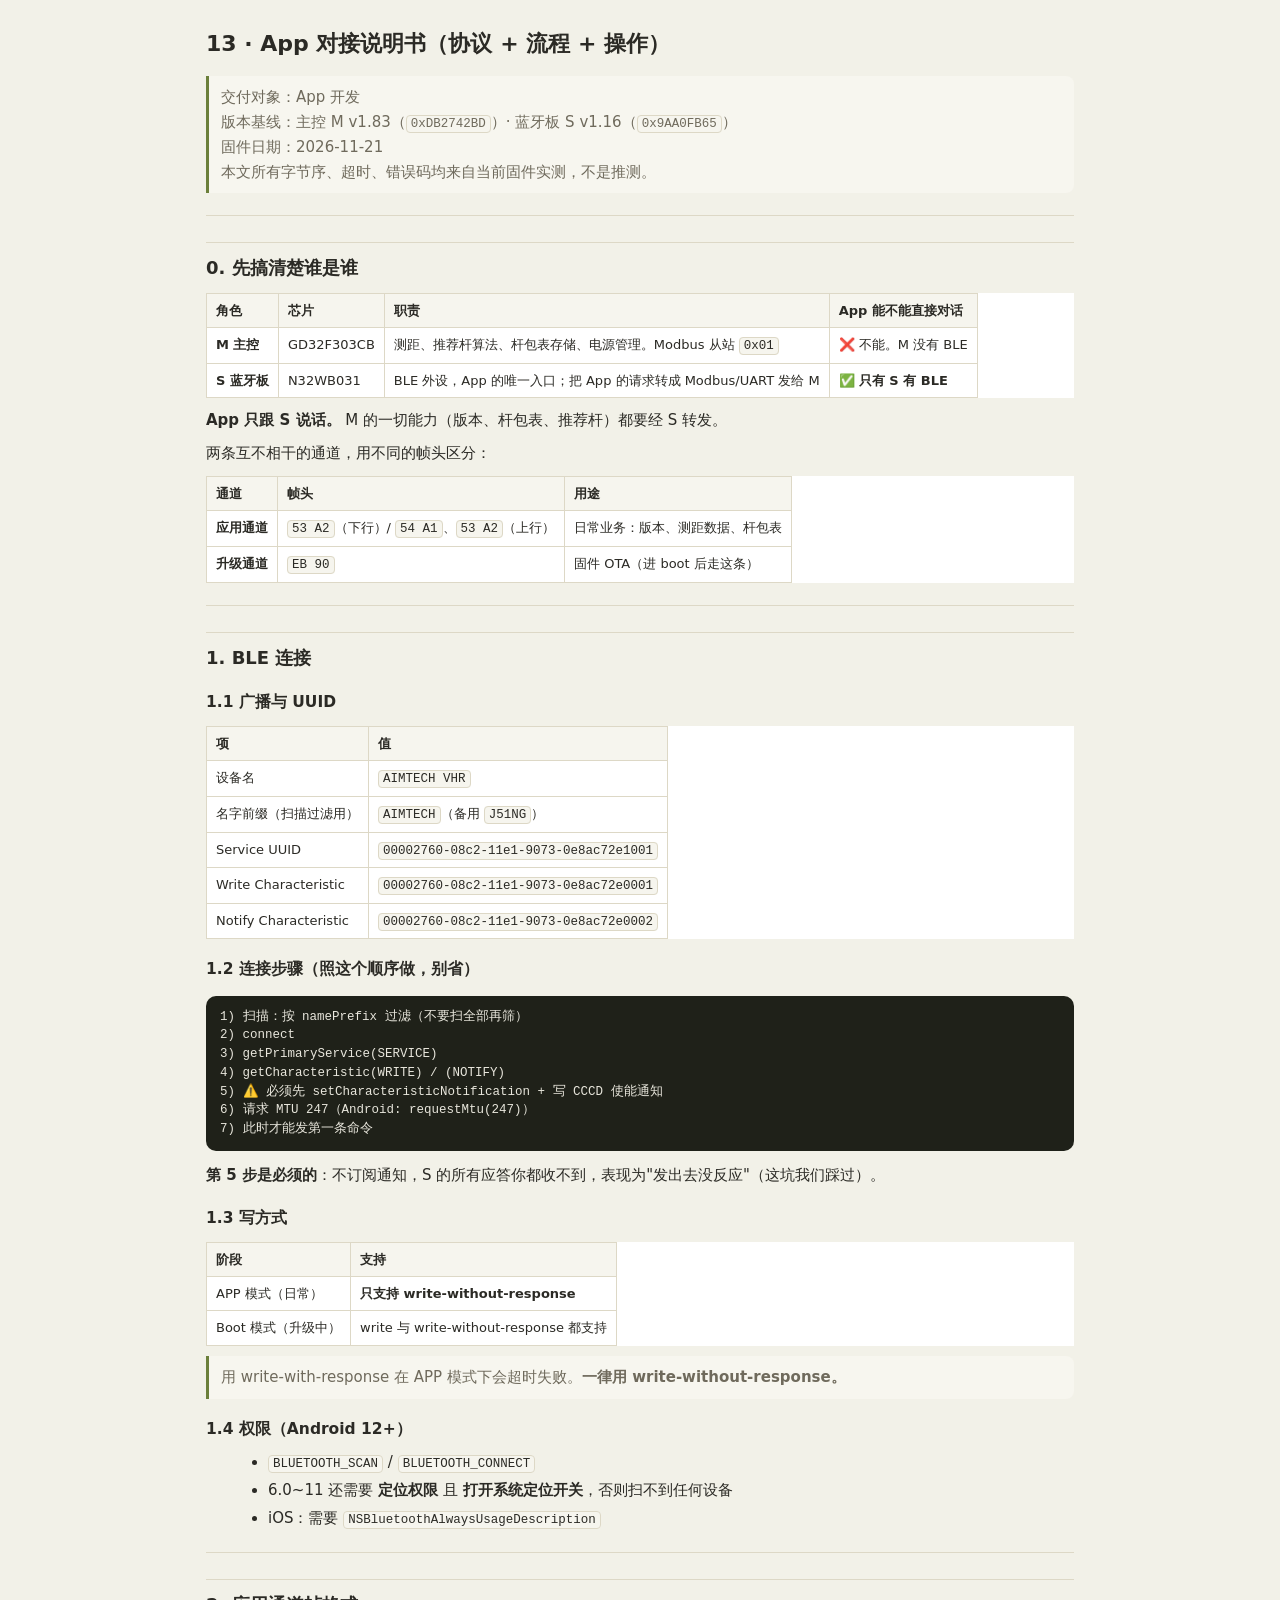
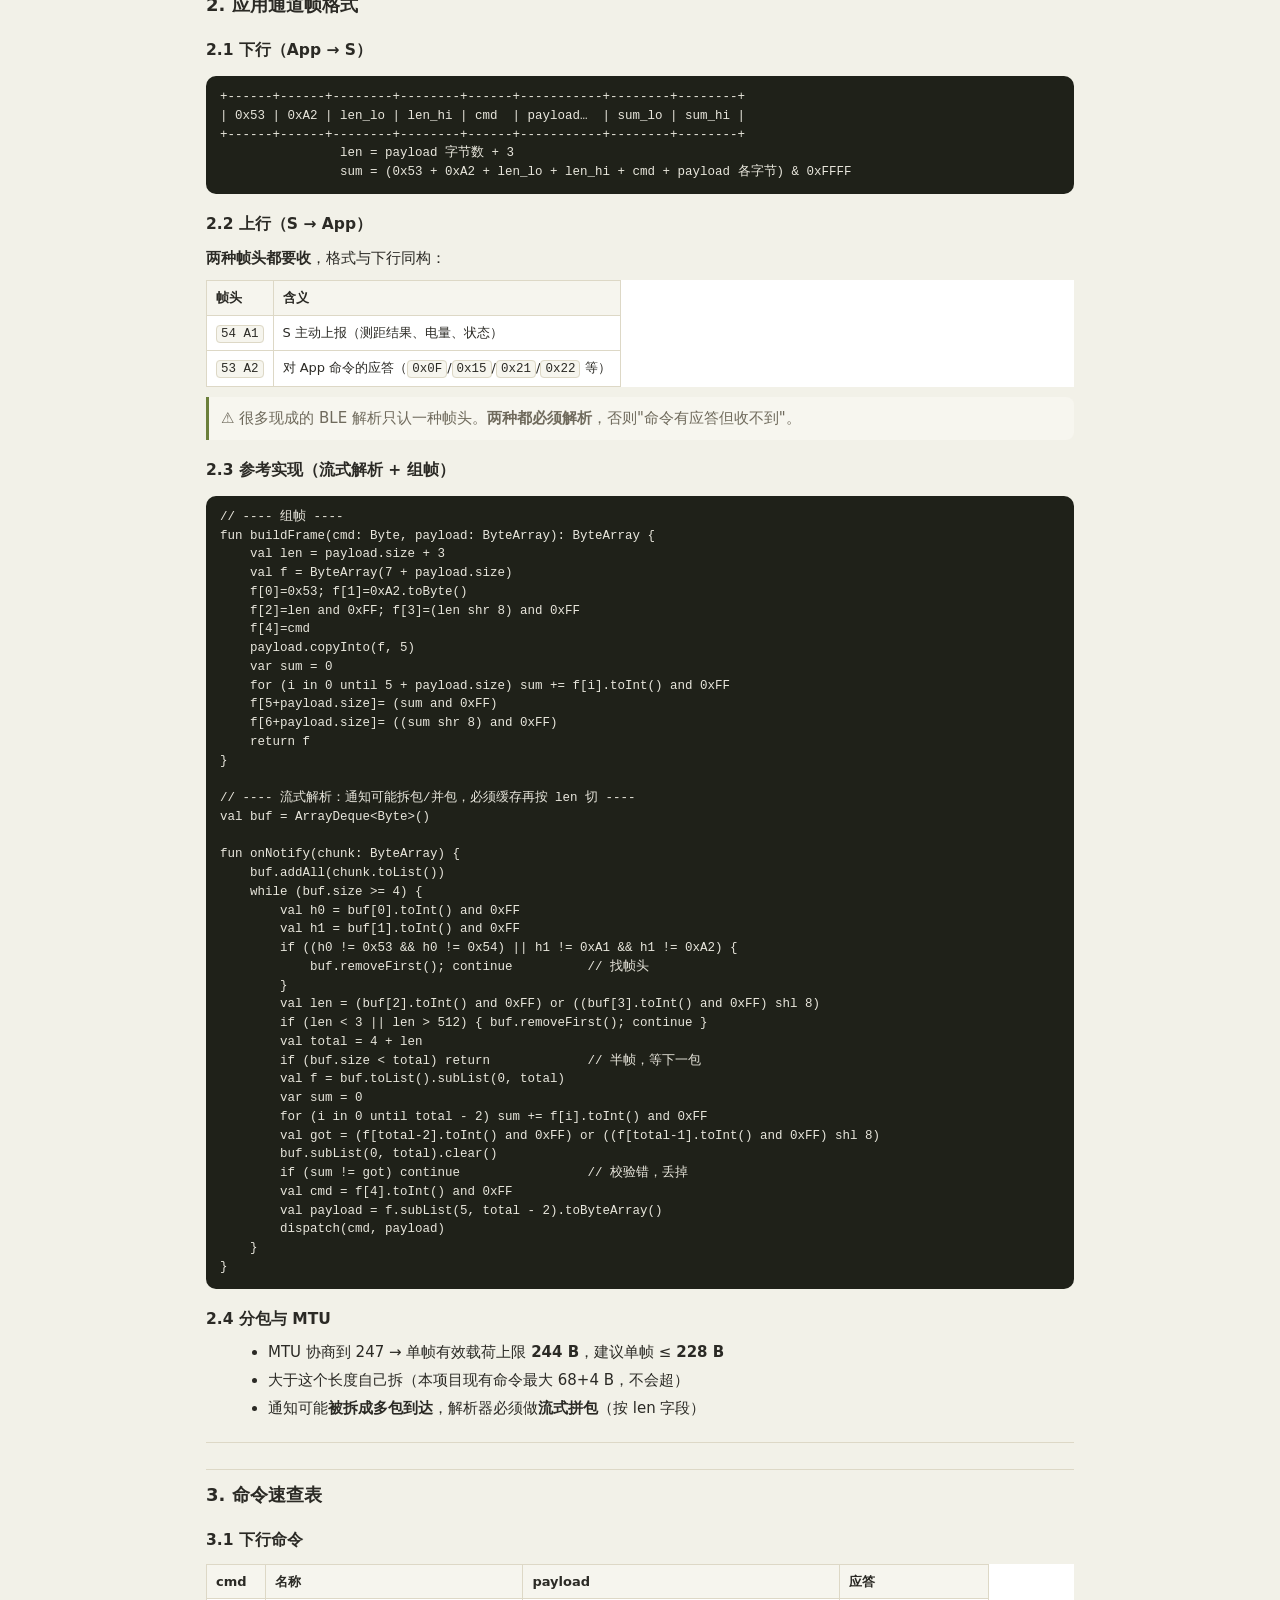
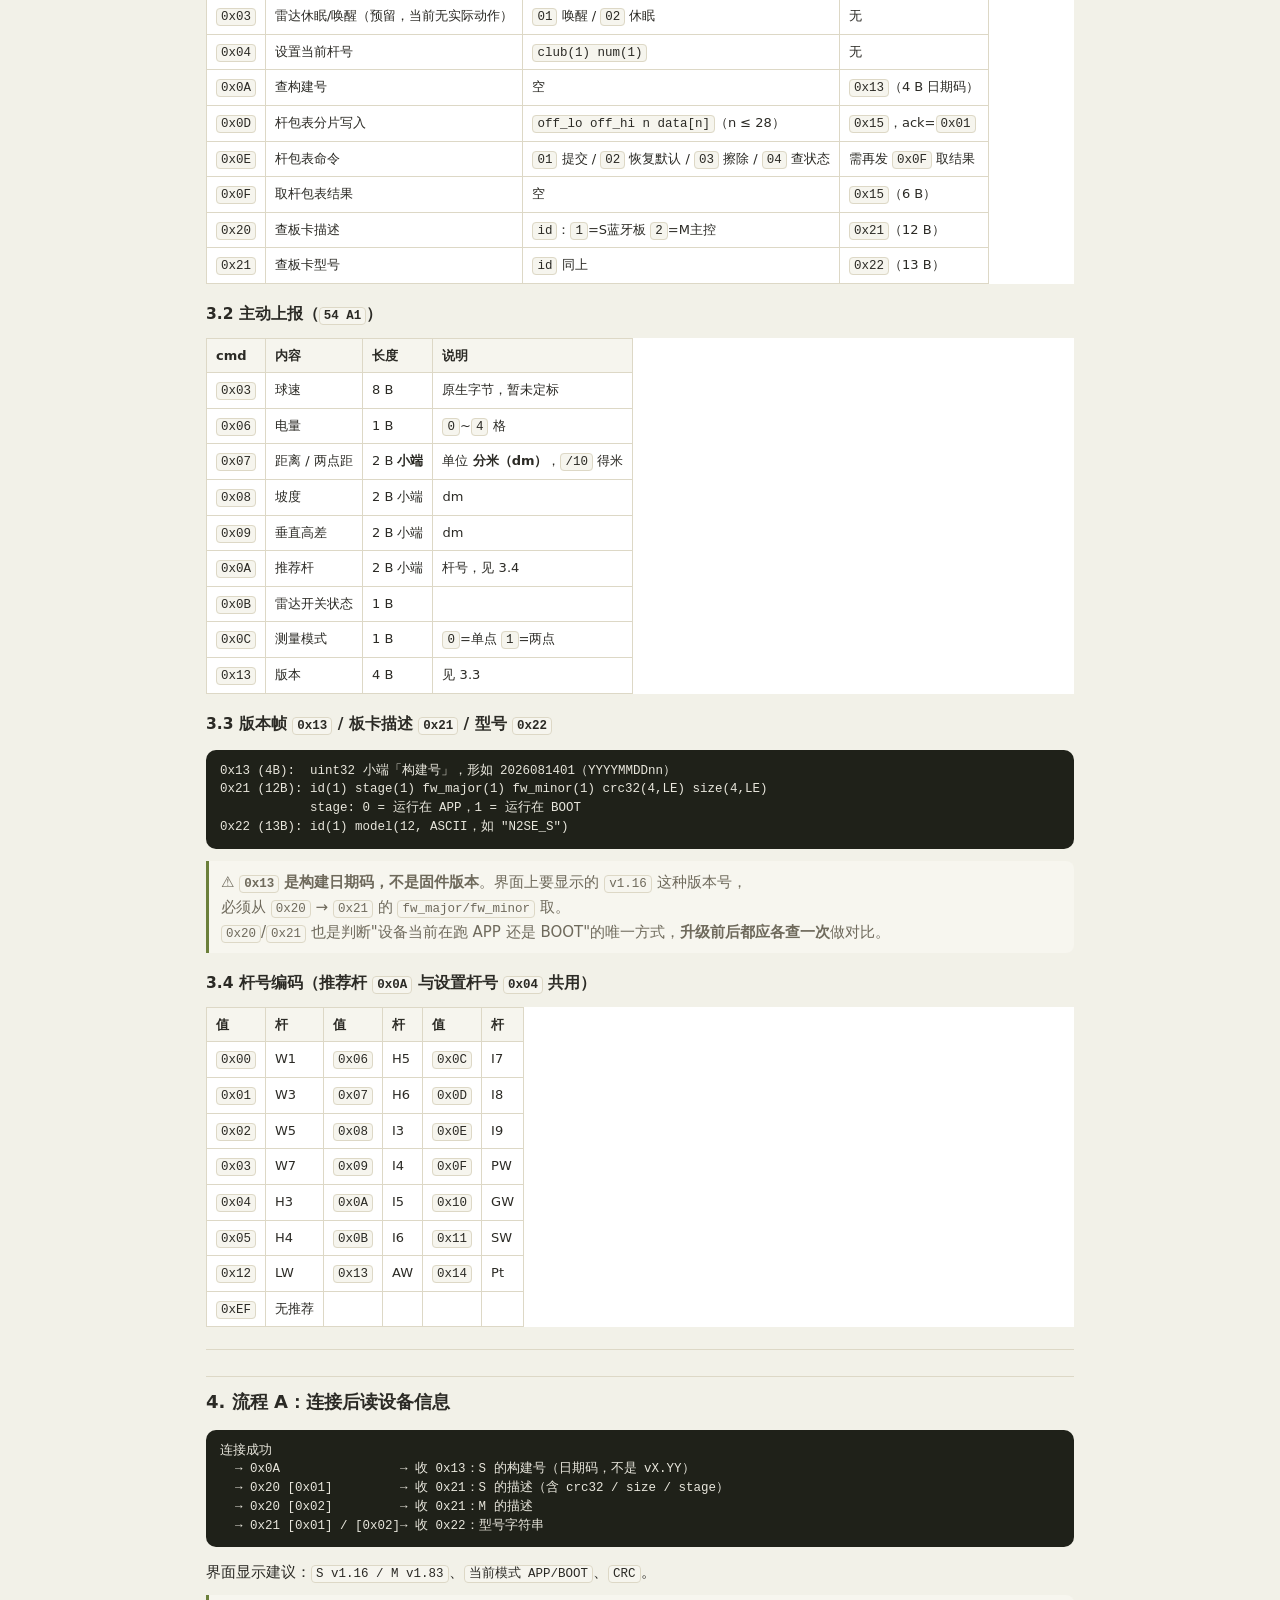
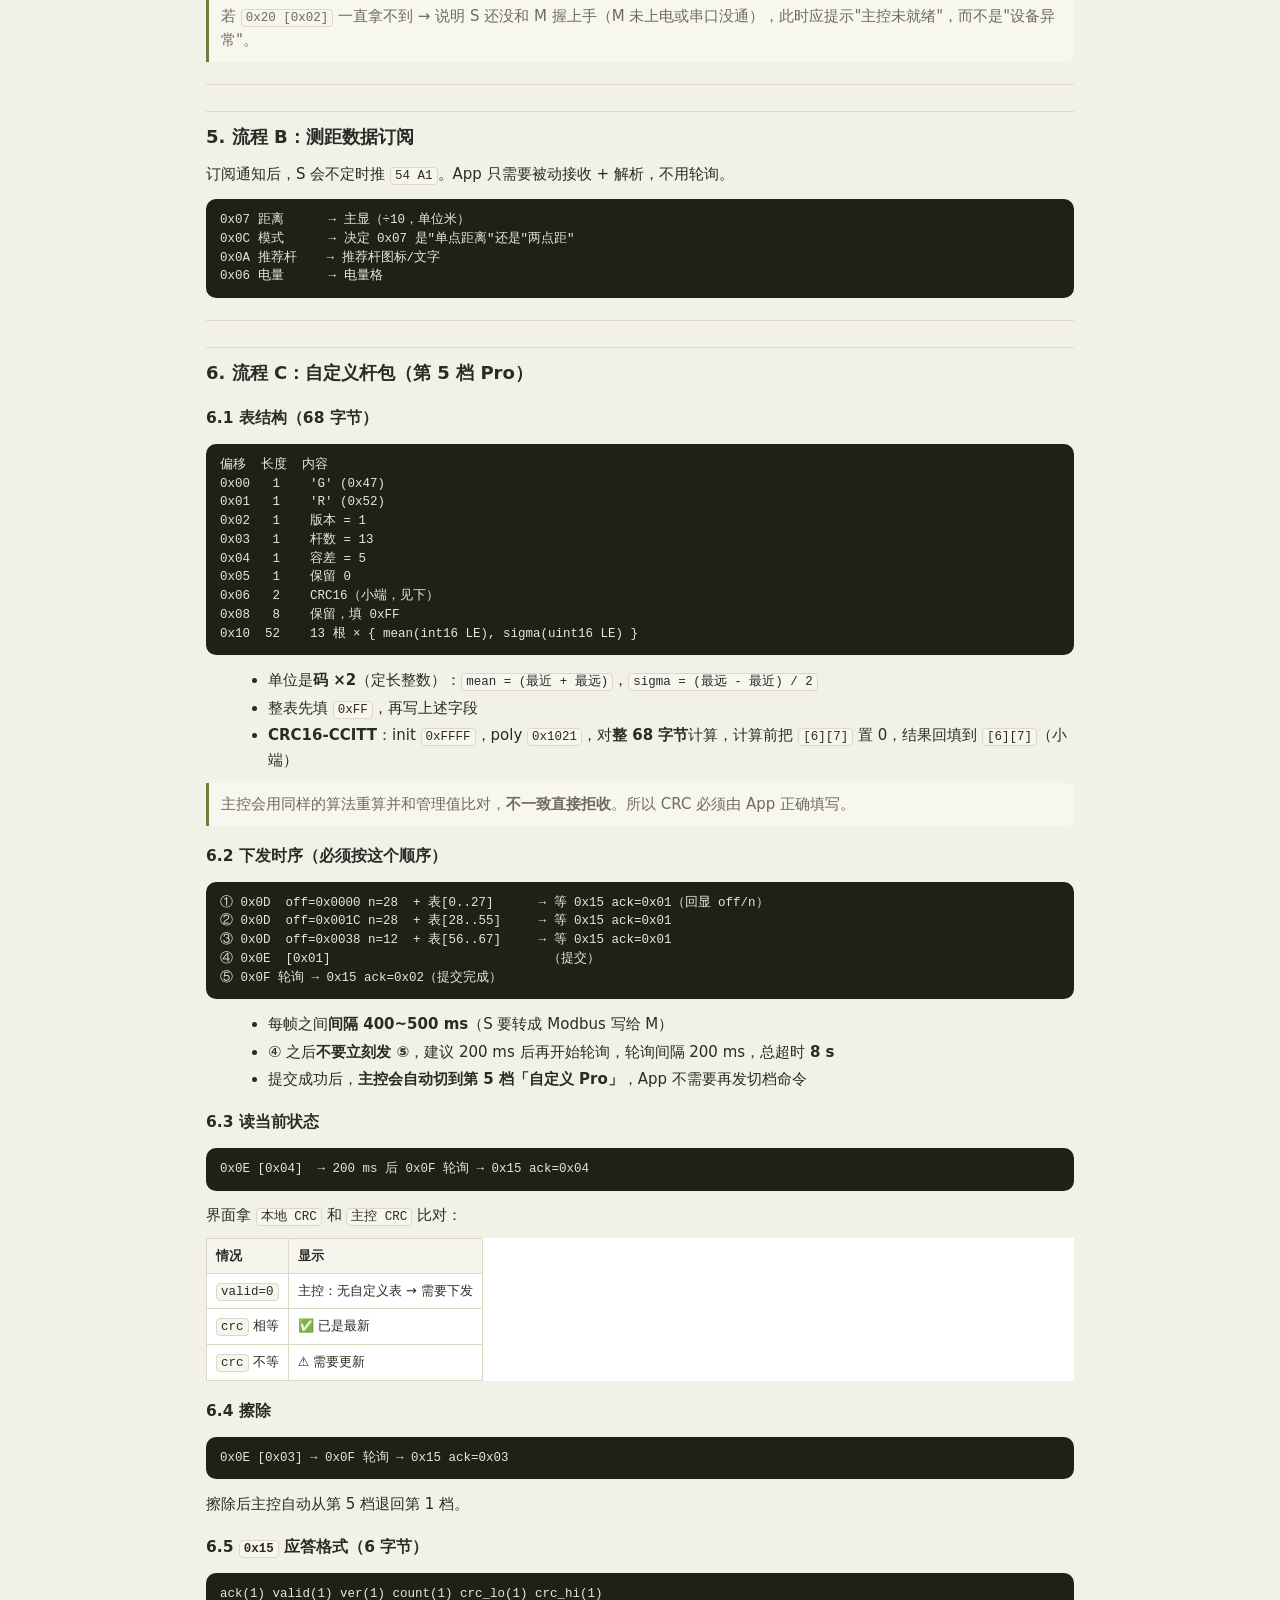
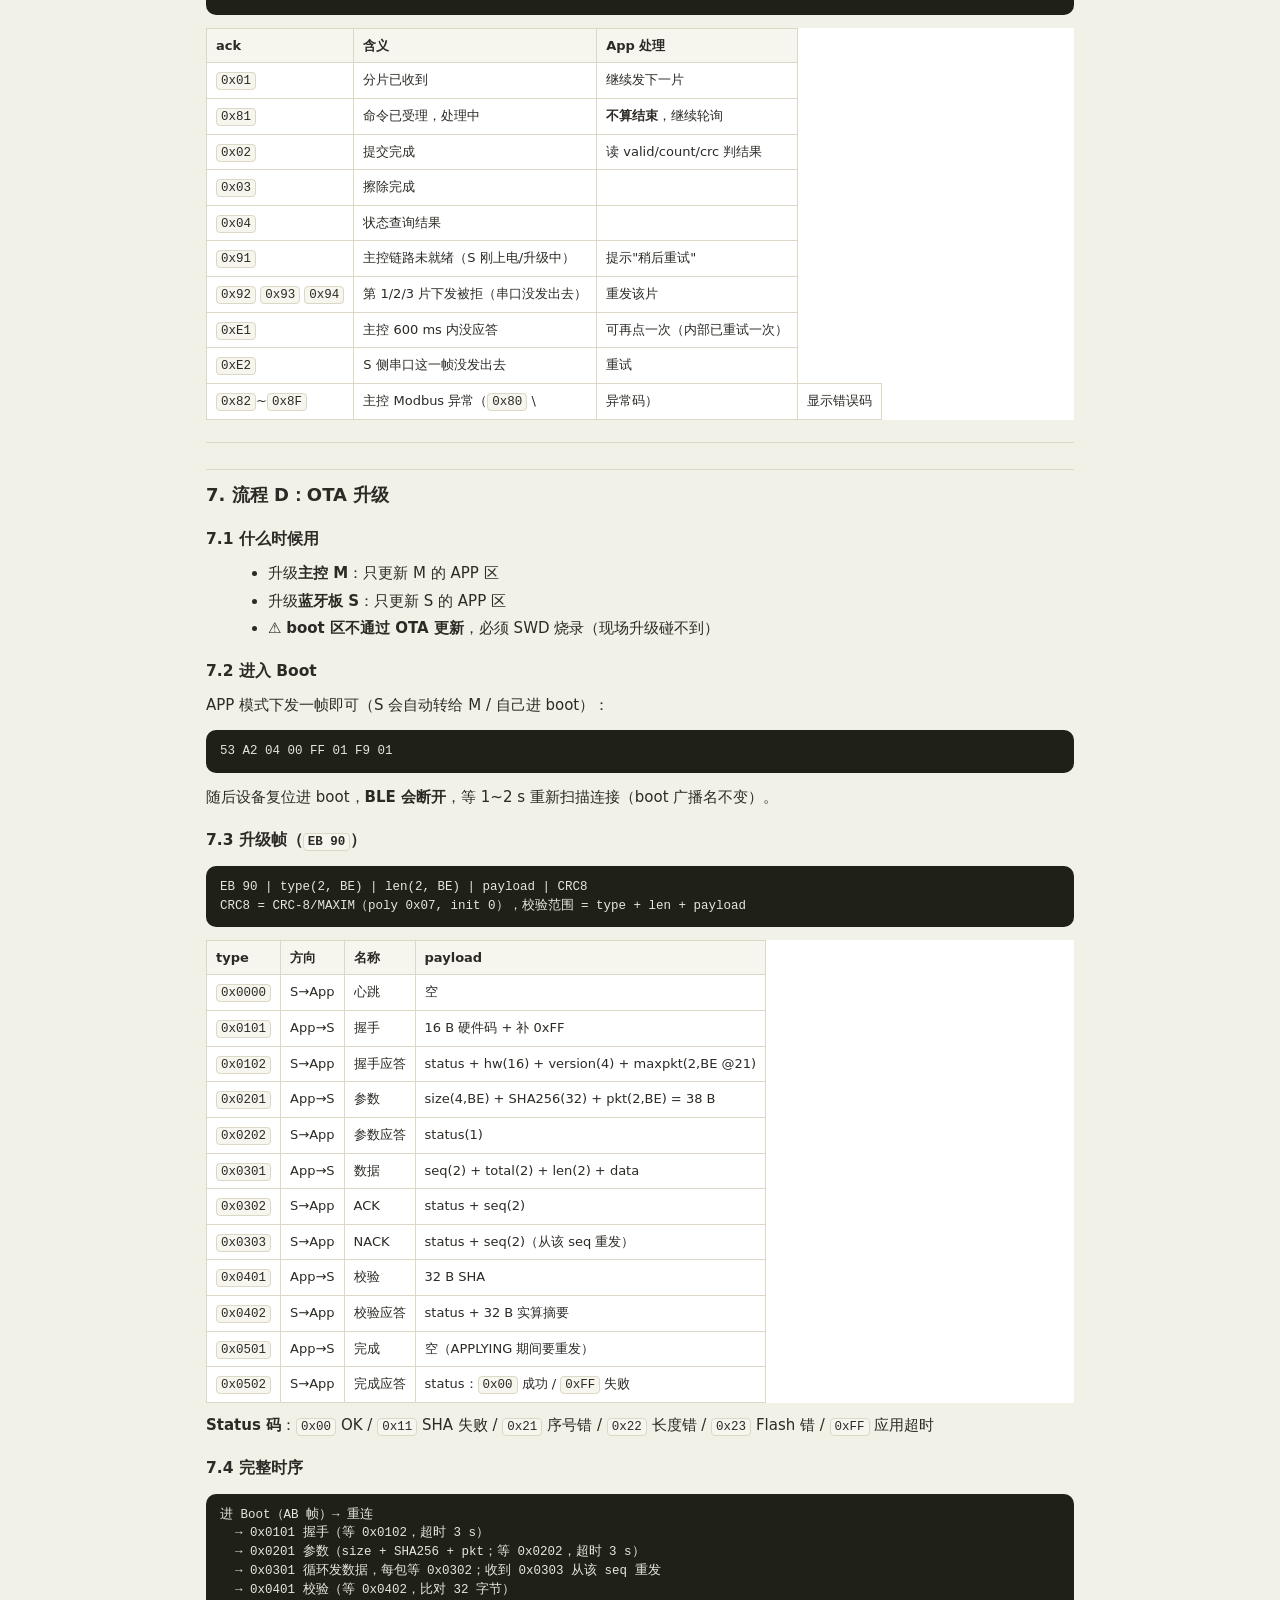
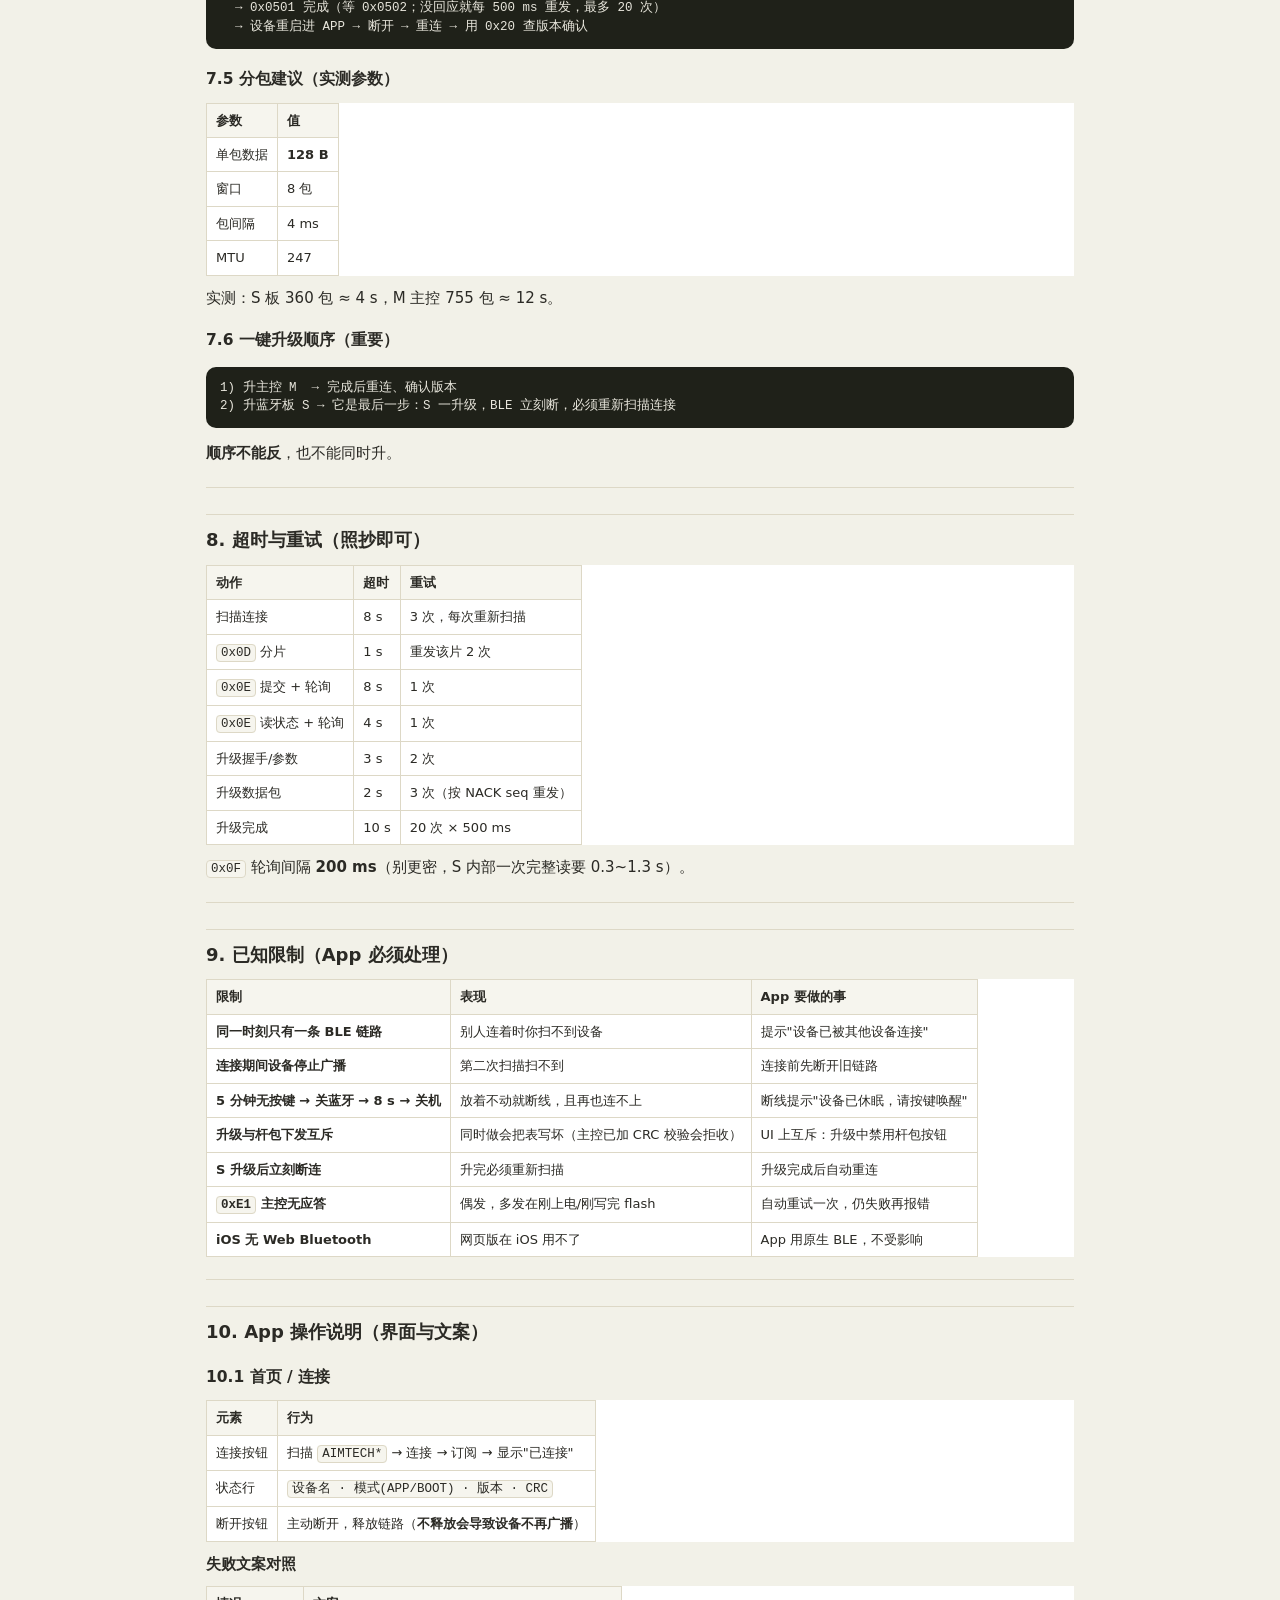
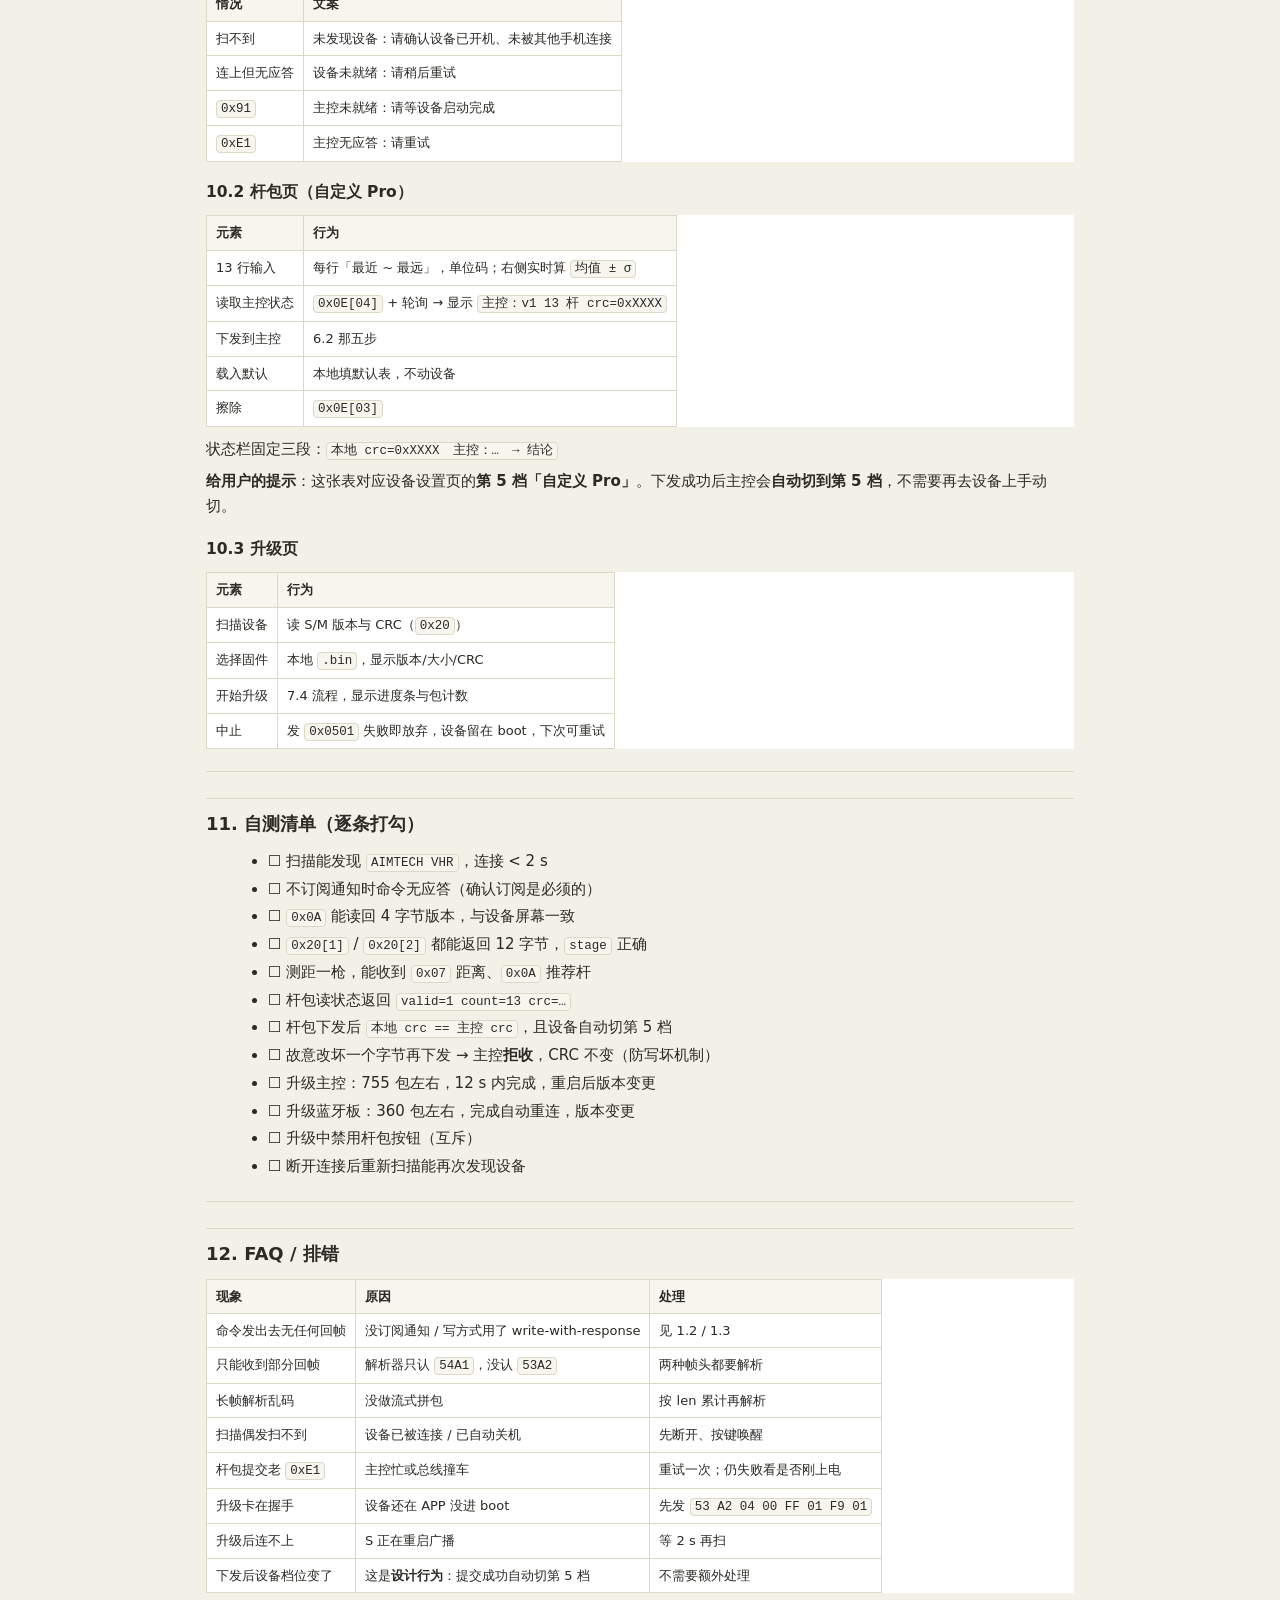
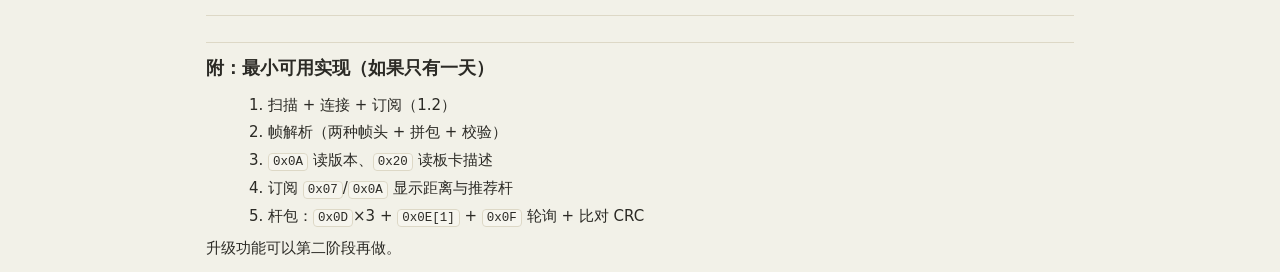
==== docs/app-handover.html @ aa268a9c "feat(web): 新增「资料」tab，内置 App 对接说明书（协议/流程/操作）；表格窄屏换行、切页回顶" ====
<!doctype html><html lang="zh-CN"><head><meta charset="utf-8">
<meta name="viewport" content="width=device-width,initial-scale=1">
<title>J51NG · App 对接说明书</title>
<style>
:root{--bg:#f2f1e8;--card:#fff;--line:#ddd8c6;--ink:#2b2a25;--muted:#6f6a5c;--accent:#6b7f3a;--code:#f6f5ee}
*{box-sizing:border-box}
body{margin:0;background:var(--bg);color:var(--ink);font:15px/1.65 -apple-system,"PingFang SC","Microsoft YaHei",system-ui,sans-serif}
.wrap{max-width:900px;margin:0 auto;padding:18px 16px 80px}
h1{font-size:22px;margin:8px 0 14px} h2{font-size:18px;margin:26px 0 10px;padding-top:10px;border-top:1px solid var(--line)}
h3{font-size:15.5px;margin:18px 0 8px} h4{font-size:14px;margin:14px 0 6px}
p{margin:8px 0} ul,ol{margin:8px 0 8px 22px} li{margin:3px 0}
code{background:var(--code);border:1px solid var(--line);border-radius:4px;padding:1px 4px;font-size:12.5px;font-family:ui-monospace,Consolas,monospace}
pre{background:#1f2119;color:#e8e6dc;padding:12px 14px;border-radius:10px;overflow-x:auto;font-size:12.5px;line-height:1.5}
pre code{background:none;border:0;color:inherit;padding:0}
table{border-collapse:collapse;width:100%;margin:10px 0;background:var(--card);font-size:13px;display:block;overflow-x:auto}
th,td{border:1px solid var(--line);padding:6px 9px;text-align:left;vertical-align:top;white-space:nowrap}
@media (max-width:700px){ th,td{white-space:normal;word-break:break-word} table{display:table;width:100%} }
th{background:var(--code);font-weight:600}
blockquote{margin:10px 0;padding:9px 12px;border-left:3px solid var(--accent);background:#f7f6ef;color:var(--muted);border-radius:0 8px 8px 0}
hr{border:0;border-top:1px solid var(--line);margin:22px 0}
</style></head><body><div class="wrap"><h1>13 · App 对接说明书（协议 + 流程 + 操作）</h1>
<blockquote>交付对象：App 开发<br>版本基线：主控 M v1.83（<code>0xDB2742BD</code>）· 蓝牙板 S v1.16（<code>0x9AA0FB65</code>）<br>固件日期：2026-11-21<br>本文所有字节序、超时、错误码均来自当前固件实测，不是推测。</blockquote>
<hr>
<h2>0. 先搞清楚谁是谁</h2>
<table><thead><tr><th>角色</th><th>芯片</th><th>职责</th><th>App 能不能直接对话</th></tr></thead><tbody><tr><td><strong>M 主控</strong></td><td>GD32F303CB</td><td>测距、推荐杆算法、杆包表存储、电源管理。Modbus 从站 <code>0x01</code></td><td>❌ 不能。M 没有 BLE</td></tr><tr><td><strong>S 蓝牙板</strong></td><td>N32WB031</td><td>BLE 外设，App 的唯一入口；把 App 的请求转成 Modbus/UART 发给 M</td><td>✅ <strong>只有 S 有 BLE</strong></td></tr></tbody></table>
<p><strong>App 只跟 S 说话。</strong> M 的一切能力（版本、杆包表、推荐杆）都要经 S 转发。</p>
<p>两条互不相干的通道，用不同的帧头区分：</p>
<table><thead><tr><th>通道</th><th>帧头</th><th>用途</th></tr></thead><tbody><tr><td><strong>应用通道</strong></td><td><code>53 A2</code>（下行）/ <code>54 A1</code>、<code>53 A2</code>（上行）</td><td>日常业务：版本、测距数据、杆包表</td></tr><tr><td><strong>升级通道</strong></td><td><code>EB 90</code></td><td>固件 OTA（进 boot 后走这条）</td></tr></tbody></table>
<hr>
<h2>1. BLE 连接</h2>
<h3>1.1 广播与 UUID</h3>
<table><thead><tr><th>项</th><th>值</th></tr></thead><tbody><tr><td>设备名</td><td><code>AIMTECH VHR</code></td></tr><tr><td>名字前缀（扫描过滤用）</td><td><code>AIMTECH</code>（备用 <code>J51NG</code>）</td></tr><tr><td>Service UUID</td><td><code>00002760-08c2-11e1-9073-0e8ac72e1001</code></td></tr><tr><td>Write Characteristic</td><td><code>00002760-08c2-11e1-9073-0e8ac72e0001</code></td></tr><tr><td>Notify Characteristic</td><td><code>00002760-08c2-11e1-9073-0e8ac72e0002</code></td></tr></tbody></table>
<h3>1.2 连接步骤（照这个顺序做，别省）</h3>
<pre><code>1) 扫描：按 namePrefix 过滤（不要扫全部再筛）
2) connect
3) getPrimaryService(SERVICE)
4) getCharacteristic(WRITE) / (NOTIFY)
5) ⚠️ 必须先 setCharacteristicNotification + 写 CCCD 使能通知
6) 请求 MTU 247（Android: requestMtu(247)）
7) 此时才能发第一条命令</code></pre>
<p><strong>第 5 步是必须的</strong>：不订阅通知，S 的所有应答你都收不到，表现为&quot;发出去没反应&quot;（这坑我们踩过）。</p>
<h3>1.3 写方式</h3>
<table><thead><tr><th>阶段</th><th>支持</th></tr></thead><tbody><tr><td>APP 模式（日常）</td><td><strong>只支持 write-without-response</strong></td></tr><tr><td>Boot 模式（升级中）</td><td>write 与 write-without-response 都支持</td></tr></tbody></table>
<blockquote>用 write-with-response 在 APP 模式下会超时失败。<strong>一律用 write-without-response。</strong></blockquote>
<h3>1.4 权限（Android 12+）</h3>
<ul><li><code>BLUETOOTH_SCAN</code> / <code>BLUETOOTH_CONNECT</code></li><li>6.0~11 还需要 <strong>定位权限</strong> 且 <strong>打开系统定位开关</strong>，否则扫不到任何设备</li><li>iOS：需要 <code>NSBluetoothAlwaysUsageDescription</code></li></ul>
<hr>
<h2>2. 应用通道帧格式</h2>
<h3>2.1 下行（App → S）</h3>
<pre><code>+------+------+--------+--------+------+-----------+--------+--------+
| 0x53 | 0xA2 | len_lo | len_hi | cmd  | payload…  | sum_lo | sum_hi |
+------+------+--------+--------+------+-----------+--------+--------+
                len = payload 字节数 + 3
                sum = (0x53 + 0xA2 + len_lo + len_hi + cmd + payload 各字节) &amp; 0xFFFF</code></pre>
<h3>2.2 上行（S → App）</h3>
<p><strong>两种帧头都要收</strong>，格式与下行同构：</p>
<table><thead><tr><th>帧头</th><th>含义</th></tr></thead><tbody><tr><td><code>54 A1</code></td><td>S 主动上报（测距结果、电量、状态）</td></tr><tr><td><code>53 A2</code></td><td>对 App 命令的应答（<code>0x0F</code>/<code>0x15</code>/<code>0x21</code>/<code>0x22</code> 等）</td></tr></tbody></table>
<blockquote>⚠️ 很多现成的 BLE 解析只认一种帧头。<strong>两种都必须解析</strong>，否则&quot;命令有应答但收不到&quot;。</blockquote>
<h3>2.3 参考实现（流式解析 + 组帧）</h3>
<pre><code>// ---- 组帧 ----
fun buildFrame(cmd: Byte, payload: ByteArray): ByteArray {
    val len = payload.size + 3
    val f = ByteArray(7 + payload.size)
    f[0]=0x53; f[1]=0xA2.toByte()
    f[2]=len and 0xFF; f[3]=(len shr 8) and 0xFF
    f[4]=cmd
    payload.copyInto(f, 5)
    var sum = 0
    for (i in 0 until 5 + payload.size) sum += f[i].toInt() and 0xFF
    f[5+payload.size]= (sum and 0xFF)
    f[6+payload.size]= ((sum shr 8) and 0xFF)
    return f
}

// ---- 流式解析：通知可能拆包/并包，必须缓存再按 len 切 ----
val buf = ArrayDeque&lt;Byte&gt;()

fun onNotify(chunk: ByteArray) {
    buf.addAll(chunk.toList())
    while (buf.size &gt;= 4) {
        val h0 = buf[0].toInt() and 0xFF
        val h1 = buf[1].toInt() and 0xFF
        if ((h0 != 0x53 &amp;&amp; h0 != 0x54) || h1 != 0xA1 &amp;&amp; h1 != 0xA2) {
            buf.removeFirst(); continue          // 找帧头
        }
        val len = (buf[2].toInt() and 0xFF) or ((buf[3].toInt() and 0xFF) shl 8)
        if (len &lt; 3 || len &gt; 512) { buf.removeFirst(); continue }
        val total = 4 + len
        if (buf.size &lt; total) return             // 半帧，等下一包
        val f = buf.toList().subList(0, total)
        var sum = 0
        for (i in 0 until total - 2) sum += f[i].toInt() and 0xFF
        val got = (f[total-2].toInt() and 0xFF) or ((f[total-1].toInt() and 0xFF) shl 8)
        buf.subList(0, total).clear()
        if (sum != got) continue                 // 校验错，丢掉
        val cmd = f[4].toInt() and 0xFF
        val payload = f.subList(5, total - 2).toByteArray()
        dispatch(cmd, payload)
    }
}</code></pre>
<h3>2.4 分包与 MTU</h3>
<ul><li>MTU 协商到 247 → 单帧有效载荷上限 <strong>244 B</strong>，建议单帧 ≤ <strong>228 B</strong></li><li>大于这个长度自己拆（本项目现有命令最大 68+4 B，不会超）</li><li>通知可能<strong>被拆成多包到达</strong>，解析器必须做<strong>流式拼包</strong>（按 len 字段）</li></ul>
<hr>
<h2>3. 命令速查表</h2>
<h3>3.1 下行命令</h3>
<table><thead><tr><th>cmd</th><th>名称</th><th>payload</th><th>应答</th></tr></thead><tbody><tr><td><code>0x03</code></td><td>雷达休眠/唤醒（预留，当前无实际动作）</td><td><code>01</code> 唤醒 / <code>02</code> 休眠</td><td>无</td></tr><tr><td><code>0x04</code></td><td>设置当前杆号</td><td><code>club(1) num(1)</code></td><td>无</td></tr><tr><td><code>0x0A</code></td><td>查构建号</td><td>空</td><td><code>0x13</code>（4 B 日期码）</td></tr><tr><td><code>0x0D</code></td><td>杆包表分片写入</td><td><code>off_lo off_hi n data[n]</code>（n ≤ 28）</td><td><code>0x15</code>，ack=<code>0x01</code></td></tr><tr><td><code>0x0E</code></td><td>杆包表命令</td><td><code>01</code> 提交 / <code>02</code> 恢复默认 / <code>03</code> 擦除 / <code>04</code> 查状态</td><td>需再发 <code>0x0F</code> 取结果</td></tr><tr><td><code>0x0F</code></td><td>取杆包表结果</td><td>空</td><td><code>0x15</code>（6 B）</td></tr><tr><td><code>0x20</code></td><td>查板卡描述</td><td><code>id</code>：<code>1</code>=S蓝牙板 <code>2</code>=M主控</td><td><code>0x21</code>（12 B）</td></tr><tr><td><code>0x21</code></td><td>查板卡型号</td><td><code>id</code> 同上</td><td><code>0x22</code>（13 B）</td></tr></tbody></table>
<h3>3.2 主动上报（<code>54 A1</code>）</h3>
<table><thead><tr><th>cmd</th><th>内容</th><th>长度</th><th>说明</th></tr></thead><tbody><tr><td><code>0x03</code></td><td>球速</td><td>8 B</td><td>原生字节，暂未定标</td></tr><tr><td><code>0x06</code></td><td>电量</td><td>1 B</td><td><code>0</code>~<code>4</code> 格</td></tr><tr><td><code>0x07</code></td><td>距离 / 两点距</td><td>2 B <strong>小端</strong></td><td>单位 <strong>分米（dm）</strong>，<code>/10</code> 得米</td></tr><tr><td><code>0x08</code></td><td>坡度</td><td>2 B 小端</td><td>dm</td></tr><tr><td><code>0x09</code></td><td>垂直高差</td><td>2 B 小端</td><td>dm</td></tr><tr><td><code>0x0A</code></td><td>推荐杆</td><td>2 B 小端</td><td>杆号，见 3.4</td></tr><tr><td><code>0x0B</code></td><td>雷达开关状态</td><td>1 B</td><td></td></tr><tr><td><code>0x0C</code></td><td>测量模式</td><td>1 B</td><td><code>0</code>=单点 <code>1</code>=两点</td></tr><tr><td><code>0x13</code></td><td>版本</td><td>4 B</td><td>见 3.3</td></tr></tbody></table>
<h3>3.3 版本帧 <code>0x13</code> / 板卡描述 <code>0x21</code> / 型号 <code>0x22</code></h3>
<pre><code>0x13 (4B):  uint32 小端「构建号」，形如 2026081401（YYYYMMDDnn）
0x21 (12B): id(1) stage(1) fw_major(1) fw_minor(1) crc32(4,LE) size(4,LE)
            stage: 0 = 运行在 APP，1 = 运行在 BOOT
0x22 (13B): id(1) model(12, ASCII，如 &quot;N2SE_S&quot;)</code></pre>
<blockquote>⚠️ <strong><code>0x13</code> 是构建日期码，不是固件版本</strong>。界面上要显示的 <code>v1.16</code> 这种版本号，<br>必须从 <code>0x20</code> → <code>0x21</code> 的 <code>fw_major/fw_minor</code> 取。<br><code>0x20</code>/<code>0x21</code> 也是判断&quot;设备当前在跑 APP 还是 BOOT&quot;的唯一方式，<strong>升级前后都应各查一次</strong>做对比。</blockquote>
<h3>3.4 杆号编码（推荐杆 <code>0x0A</code> 与设置杆号 <code>0x04</code> 共用）</h3>
<table><thead><tr><th>值</th><th>杆</th><th>值</th><th>杆</th><th>值</th><th>杆</th></tr></thead><tbody><tr><td><code>0x00</code></td><td>W1</td><td><code>0x06</code></td><td>H5</td><td><code>0x0C</code></td><td>I7</td></tr><tr><td><code>0x01</code></td><td>W3</td><td><code>0x07</code></td><td>H6</td><td><code>0x0D</code></td><td>I8</td></tr><tr><td><code>0x02</code></td><td>W5</td><td><code>0x08</code></td><td>I3</td><td><code>0x0E</code></td><td>I9</td></tr><tr><td><code>0x03</code></td><td>W7</td><td><code>0x09</code></td><td>I4</td><td><code>0x0F</code></td><td>PW</td></tr><tr><td><code>0x04</code></td><td>H3</td><td><code>0x0A</code></td><td>I5</td><td><code>0x10</code></td><td>GW</td></tr><tr><td><code>0x05</code></td><td>H4</td><td><code>0x0B</code></td><td>I6</td><td><code>0x11</code></td><td>SW</td></tr><tr><td><code>0x12</code></td><td>LW</td><td><code>0x13</code></td><td>AW</td><td><code>0x14</code></td><td>Pt</td></tr><tr><td><code>0xEF</code></td><td>无推荐</td><td></td><td></td><td></td><td></td></tr></tbody></table>
<hr>
<h2>4. 流程 A：连接后读设备信息</h2>
<pre><code>连接成功
  → 0x0A                → 收 0x13：S 的构建号（日期码，不是 vX.YY）
  → 0x20 [0x01]         → 收 0x21：S 的描述（含 crc32 / size / stage）
  → 0x20 [0x02]         → 收 0x21：M 的描述
  → 0x21 [0x01] / [0x02]→ 收 0x22：型号字符串</code></pre>
<p>界面显示建议：<code>S v1.16 / M v1.83</code>、<code>当前模式 APP/BOOT</code>、<code>CRC</code>。</p>
<blockquote>若 <code>0x20 [0x02]</code> 一直拿不到 → 说明 S 还没和 M 握上手（M 未上电或串口没通），此时应提示&quot;主控未就绪&quot;，而不是&quot;设备异常&quot;。</blockquote>
<hr>
<h2>5. 流程 B：测距数据订阅</h2>
<p>订阅通知后，S 会不定时推 <code>54 A1</code>。App 只需要被动接收 + 解析，不用轮询。</p>
<pre><code>0x07 距离      → 主显（÷10，单位米）
0x0C 模式      → 决定 0x07 是&quot;单点距离&quot;还是&quot;两点距&quot;
0x0A 推荐杆    → 推荐杆图标/文字
0x06 电量      → 电量格</code></pre>
<hr>
<h2>6. 流程 C：自定义杆包（第 5 档 Pro）</h2>
<h3>6.1 表结构（68 字节）</h3>
<pre><code>偏移  长度  内容
0x00   1    &#x27;G&#x27; (0x47)
0x01   1    &#x27;R&#x27; (0x52)
0x02   1    版本 = 1
0x03   1    杆数 = 13
0x04   1    容差 = 5
0x05   1    保留 0
0x06   2    CRC16（小端，见下）
0x08   8    保留，填 0xFF
0x10  52    13 根 × { mean(int16 LE), sigma(uint16 LE) }</code></pre>
<ul><li>单位是<strong>码 ×2</strong>（定长整数）：<code>mean = (最近 + 最远)</code>，<code>sigma = (最远 - 最近) / 2</code></li><li>整表先填 <code>0xFF</code>，再写上述字段</li><li><strong>CRC16-CCITT</strong>：init <code>0xFFFF</code>，poly <code>0x1021</code>，对<strong>整 68 字节</strong>计算，计算前把 <code>[6][7]</code> 置 0，结果回填到 <code>[6][7]</code>（小端）</li></ul>
<blockquote>主控会用同样的算法重算并和管理值比对，<strong>不一致直接拒收</strong>。所以 CRC 必须由 App 正确填写。</blockquote>
<h3>6.2 下发时序（必须按这个顺序）</h3>
<pre><code>① 0x0D  off=0x0000 n=28  + 表[0..27]      → 等 0x15 ack=0x01（回显 off/n）
② 0x0D  off=0x001C n=28  + 表[28..55]     → 等 0x15 ack=0x01
③ 0x0D  off=0x0038 n=12  + 表[56..67]     → 等 0x15 ack=0x01
④ 0x0E  [0x01]                             （提交）
⑤ 0x0F 轮询 → 0x15 ack=0x02（提交完成）</code></pre>
<ul><li>每帧之间<strong>间隔 400~500 ms</strong>（S 要转成 Modbus 写给 M）</li><li>④ 之后<strong>不要立刻发 ⑤</strong>，建议 200 ms 后再开始轮询，轮询间隔 200 ms，总超时 <strong>8 s</strong></li><li>提交成功后，<strong>主控会自动切到第 5 档「自定义 Pro」</strong>，App 不需要再发切档命令</li></ul>
<h3>6.3 读当前状态</h3>
<pre><code>0x0E [0x04]  → 200 ms 后 0x0F 轮询 → 0x15 ack=0x04</code></pre>
<p>界面拿 <code>本地 CRC</code> 和 <code>主控 CRC</code> 比对：</p>
<table><thead><tr><th>情况</th><th>显示</th></tr></thead><tbody><tr><td><code>valid=0</code></td><td>主控：无自定义表 → 需要下发</td></tr><tr><td><code>crc</code> 相等</td><td>✅ 已是最新</td></tr><tr><td><code>crc</code> 不等</td><td>⚠️ 需要更新</td></tr></tbody></table>
<h3>6.4 擦除</h3>
<pre><code>0x0E [0x03] → 0x0F 轮询 → 0x15 ack=0x03</code></pre>
<p>擦除后主控自动从第 5 档退回第 1 档。</p>
<h3>6.5 <code>0x15</code> 应答格式（6 字节）</h3>
<pre><code>ack(1) valid(1) ver(1) count(1) crc_lo(1) crc_hi(1)</code></pre>
<table><thead><tr><th>ack</th><th>含义</th><th>App 处理</th></tr></thead><tbody><tr><td><code>0x01</code></td><td>分片已收到</td><td>继续发下一片</td></tr><tr><td><code>0x81</code></td><td>命令已受理，处理中</td><td><strong>不算结束</strong>，继续轮询</td></tr><tr><td><code>0x02</code></td><td>提交完成</td><td>读 valid/count/crc 判结果</td></tr><tr><td><code>0x03</code></td><td>擦除完成</td><td></td></tr><tr><td><code>0x04</code></td><td>状态查询结果</td><td></td></tr><tr><td><code>0x91</code></td><td>主控链路未就绪（S 刚上电/升级中）</td><td>提示&quot;稍后重试&quot;</td></tr><tr><td><code>0x92</code> <code>0x93</code> <code>0x94</code></td><td>第 1/2/3 片下发被拒（串口没发出去）</td><td>重发该片</td></tr><tr><td><code>0xE1</code></td><td>主控 600 ms 内没应答</td><td>可再点一次（内部已重试一次）</td></tr><tr><td><code>0xE2</code></td><td>S 侧串口这一帧没发出去</td><td>重试</td></tr><tr><td><code>0x82</code>~<code>0x8F</code></td><td>主控 Modbus 异常（<code>0x80</code> \</td><td>异常码）</td><td>显示错误码</td></tr></tbody></table>
<hr>
<h2>7. 流程 D：OTA 升级</h2>
<h3>7.1 什么时候用</h3>
<ul><li>升级<strong>主控 M</strong>：只更新 M 的 APP 区</li><li>升级<strong>蓝牙板 S</strong>：只更新 S 的 APP 区</li><li>⚠️ <strong>boot 区不通过 OTA 更新</strong>，必须 SWD 烧录（现场升级碰不到）</li></ul>
<h3>7.2 进入 Boot</h3>
<p>APP 模式下发一帧即可（S 会自动转给 M / 自己进 boot）：</p>
<pre><code>53 A2 04 00 FF 01 F9 01</code></pre>
<p>随后设备复位进 boot，<strong>BLE 会断开</strong>，等 1~2 s 重新扫描连接（boot 广播名不变）。</p>
<h3>7.3 升级帧（<code>EB 90</code>）</h3>
<pre><code>EB 90 | type(2, BE) | len(2, BE) | payload | CRC8
CRC8 = CRC-8/MAXIM（poly 0x07, init 0），校验范围 = type + len + payload</code></pre>
<table><thead><tr><th>type</th><th>方向</th><th>名称</th><th>payload</th></tr></thead><tbody><tr><td><code>0x0000</code></td><td>S→App</td><td>心跳</td><td>空</td></tr><tr><td><code>0x0101</code></td><td>App→S</td><td>握手</td><td>16 B 硬件码 + 补 0xFF</td></tr><tr><td><code>0x0102</code></td><td>S→App</td><td>握手应答</td><td>status + hw(16) + version(4) + maxpkt(2,BE @21)</td></tr><tr><td><code>0x0201</code></td><td>App→S</td><td>参数</td><td>size(4,BE) + SHA256(32) + pkt(2,BE) = 38 B</td></tr><tr><td><code>0x0202</code></td><td>S→App</td><td>参数应答</td><td>status(1)</td></tr><tr><td><code>0x0301</code></td><td>App→S</td><td>数据</td><td>seq(2) + total(2) + len(2) + data</td></tr><tr><td><code>0x0302</code></td><td>S→App</td><td>ACK</td><td>status + seq(2)</td></tr><tr><td><code>0x0303</code></td><td>S→App</td><td>NACK</td><td>status + seq(2)（从该 seq 重发）</td></tr><tr><td><code>0x0401</code></td><td>App→S</td><td>校验</td><td>32 B SHA</td></tr><tr><td><code>0x0402</code></td><td>S→App</td><td>校验应答</td><td>status + 32 B 实算摘要</td></tr><tr><td><code>0x0501</code></td><td>App→S</td><td>完成</td><td>空（APPLYING 期间要重发）</td></tr><tr><td><code>0x0502</code></td><td>S→App</td><td>完成应答</td><td>status：<code>0x00</code> 成功 / <code>0xFF</code> 失败</td></tr></tbody></table>
<p><strong>Status 码</strong>：<code>0x00</code> OK / <code>0x11</code> SHA 失败 / <code>0x21</code> 序号错 / <code>0x22</code> 长度错 / <code>0x23</code> Flash 错 / <code>0xFF</code> 应用超时</p>
<h3>7.4 完整时序</h3>
<pre><code>进 Boot（AB 帧）→ 重连
  → 0x0101 握手（等 0x0102，超时 3 s）
  → 0x0201 参数（size + SHA256 + pkt；等 0x0202，超时 3 s）
  → 0x0301 循环发数据，每包等 0x0302；收到 0x0303 从该 seq 重发
  → 0x0401 校验（等 0x0402，比对 32 字节）
  → 0x0501 完成（等 0x0502；没回应就每 500 ms 重发，最多 20 次）
  → 设备重启进 APP → 断开 → 重连 → 用 0x20 查版本确认</code></pre>
<h3>7.5 分包建议（实测参数）</h3>
<table><thead><tr><th>参数</th><th>值</th></tr></thead><tbody><tr><td>单包数据</td><td><strong>128 B</strong></td></tr><tr><td>窗口</td><td>8 包</td></tr><tr><td>包间隔</td><td>4 ms</td></tr><tr><td>MTU</td><td>247</td></tr></tbody></table>
<p>实测：S 板 360 包 ≈ 4 s，M 主控 755 包 ≈ 12 s。</p>
<h3>7.6 一键升级顺序（重要）</h3>
<pre><code>1) 升主控 M  → 完成后重连、确认版本
2) 升蓝牙板 S → 它是最后一步：S 一升级，BLE 立刻断，必须重新扫描连接</code></pre>
<p><strong>顺序不能反</strong>，也不能同时升。</p>
<hr>
<h2>8. 超时与重试（照抄即可）</h2>
<table><thead><tr><th>动作</th><th>超时</th><th>重试</th></tr></thead><tbody><tr><td>扫描连接</td><td>8 s</td><td>3 次，每次重新扫描</td></tr><tr><td><code>0x0D</code> 分片</td><td>1 s</td><td>重发该片 2 次</td></tr><tr><td><code>0x0E</code> 提交 + 轮询</td><td>8 s</td><td>1 次</td></tr><tr><td><code>0x0E</code> 读状态 + 轮询</td><td>4 s</td><td>1 次</td></tr><tr><td>升级握手/参数</td><td>3 s</td><td>2 次</td></tr><tr><td>升级数据包</td><td>2 s</td><td>3 次（按 NACK seq 重发）</td></tr><tr><td>升级完成</td><td>10 s</td><td>20 次 × 500 ms</td></tr></tbody></table>
<p><code>0x0F</code> 轮询间隔 <strong>200 ms</strong>（别更密，S 内部一次完整读要 0.3~1.3 s）。</p>
<hr>
<h2>9. 已知限制（App 必须处理）</h2>
<table><thead><tr><th>限制</th><th>表现</th><th>App 要做的事</th></tr></thead><tbody><tr><td><strong>同一时刻只有一条 BLE 链路</strong></td><td>别人连着时你扫不到设备</td><td>提示&quot;设备已被其他设备连接&quot;</td></tr><tr><td><strong>连接期间设备停止广播</strong></td><td>第二次扫描扫不到</td><td>连接前先断开旧链路</td></tr><tr><td><strong>5 分钟无按键 → 关蓝牙 → 8 s → 关机</strong></td><td>放着不动就断线，且再也连不上</td><td>断线提示&quot;设备已休眠，请按键唤醒&quot;</td></tr><tr><td><strong>升级与杆包下发互斥</strong></td><td>同时做会把表写坏（主控已加 CRC 校验会拒收）</td><td>UI 上互斥：升级中禁用杆包按钮</td></tr><tr><td><strong>S 升级后立刻断连</strong></td><td>升完必须重新扫描</td><td>升级完成后自动重连</td></tr><tr><td><strong><code>0xE1</code> 主控无应答</strong></td><td>偶发，多发在刚上电/刚写完 flash</td><td>自动重试一次，仍失败再报错</td></tr><tr><td><strong>iOS 无 Web Bluetooth</strong></td><td>网页版在 iOS 用不了</td><td>App 用原生 BLE，不受影响</td></tr></tbody></table>
<hr>
<h2>10. App 操作说明（界面与文案）</h2>
<h3>10.1 首页 / 连接</h3>
<table><thead><tr><th>元素</th><th>行为</th></tr></thead><tbody><tr><td>连接按钮</td><td>扫描 <code>AIMTECH*</code> → 连接 → 订阅 → 显示&quot;已连接&quot;</td></tr><tr><td>状态行</td><td><code>设备名 · 模式(APP/BOOT) · 版本 · CRC</code></td></tr><tr><td>断开按钮</td><td>主动断开，释放链路（<strong>不释放会导致设备不再广播</strong>）</td></tr></tbody></table>
<p><strong>失败文案对照</strong></p>
<table><thead><tr><th>情况</th><th>文案</th></tr></thead><tbody><tr><td>扫不到</td><td>未发现设备：请确认设备已开机、未被其他手机连接</td></tr><tr><td>连上但无应答</td><td>设备未就绪：请稍后重试</td></tr><tr><td><code>0x91</code></td><td>主控未就绪：请等设备启动完成</td></tr><tr><td><code>0xE1</code></td><td>主控无应答：请重试</td></tr></tbody></table>
<h3>10.2 杆包页（自定义 Pro）</h3>
<table><thead><tr><th>元素</th><th>行为</th></tr></thead><tbody><tr><td>13 行输入</td><td>每行「最近 ~ 最远」，单位码；右侧实时算 <code>均值 ± σ</code></td></tr><tr><td>读取主控状态</td><td><code>0x0E[04]</code> + 轮询 → 显示 <code>主控：v1 13 杆 crc=0xXXXX</code></td></tr><tr><td>下发到主控</td><td>6.2 那五步</td></tr><tr><td>载入默认</td><td>本地填默认表，不动设备</td></tr><tr><td>擦除</td><td><code>0x0E[03]</code></td></tr></tbody></table>
<p>状态栏固定三段：<code>本地 crc=0xXXXX　主控：…　→ 结论</code></p>
<p><strong>给用户的提示</strong>：这张表对应设备设置页的<strong>第 5 档「自定义 Pro」</strong>。下发成功后主控会<strong>自动切到第 5 档</strong>，不需要再去设备上手动切。</p>
<h3>10.3 升级页</h3>
<table><thead><tr><th>元素</th><th>行为</th></tr></thead><tbody><tr><td>扫描设备</td><td>读 S/M 版本与 CRC（<code>0x20</code>）</td></tr><tr><td>选择固件</td><td>本地 <code>.bin</code>，显示版本/大小/CRC</td></tr><tr><td>开始升级</td><td>7.4 流程，显示进度条与包计数</td></tr><tr><td>中止</td><td>发 <code>0x0501</code> 失败即放弃，设备留在 boot，下次可重试</td></tr></tbody></table>
<hr>
<h2>11. 自测清单（逐条打勾）</h2>
<ul><li>☐ 扫描能发现 <code>AIMTECH VHR</code>，连接 &lt; 2 s</li><li>☐ 不订阅通知时命令无应答（确认订阅是必须的）</li><li>☐ <code>0x0A</code> 能读回 4 字节版本，与设备屏幕一致</li><li>☐ <code>0x20[1]</code> / <code>0x20[2]</code> 都能返回 12 字节，<code>stage</code> 正确</li><li>☐ 测距一枪，能收到 <code>0x07</code> 距离、<code>0x0A</code> 推荐杆</li><li>☐ 杆包读状态返回 <code>valid=1 count=13 crc=…</code></li><li>☐ 杆包下发后 <code>本地 crc == 主控 crc</code>，且设备自动切第 5 档</li><li>☐ 故意改坏一个字节再下发 → 主控<strong>拒收</strong>，CRC 不变（防写坏机制）</li><li>☐ 升级主控：755 包左右，12 s 内完成，重启后版本变更</li><li>☐ 升级蓝牙板：360 包左右，完成自动重连，版本变更</li><li>☐ 升级中禁用杆包按钮（互斥）</li><li>☐ 断开连接后重新扫描能再次发现设备</li></ul>
<hr>
<h2>12. FAQ / 排错</h2>
<table><thead><tr><th>现象</th><th>原因</th><th>处理</th></tr></thead><tbody><tr><td>命令发出去无任何回帧</td><td>没订阅通知 / 写方式用了 write-with-response</td><td>见 1.2 / 1.3</td></tr><tr><td>只能收到部分回帧</td><td>解析器只认 <code>54A1</code>，没认 <code>53A2</code></td><td>两种帧头都要解析</td></tr><tr><td>长帧解析乱码</td><td>没做流式拼包</td><td>按 len 累计再解析</td></tr><tr><td>扫描偶发扫不到</td><td>设备已被连接 / 已自动关机</td><td>先断开、按键唤醒</td></tr><tr><td>杆包提交老 <code>0xE1</code></td><td>主控忙或总线撞车</td><td>重试一次；仍失败看是否刚上电</td></tr><tr><td>升级卡在握手</td><td>设备还在 APP 没进 boot</td><td>先发 <code>53 A2 04 00 FF 01 F9 01</code></td></tr><tr><td>升级后连不上</td><td>S 正在重启广播</td><td>等 2 s 再扫</td></tr><tr><td>下发后设备档位变了</td><td>这是<strong>设计行为</strong>：提交成功自动切第 5 档</td><td>不需要额外处理</td></tr></tbody></table>
<hr>
<h2>附：最小可用实现（如果只有一天）</h2>
<ol><li>扫描 + 连接 + 订阅（1.2）</li><li>帧解析（两种帧头 + 拼包 + 校验）</li><li><code>0x0A</code> 读版本、<code>0x20</code> 读板卡描述</li><li>订阅 <code>0x07</code>/<code>0x0A</code> 显示距离与推荐杆</li><li>杆包：<code>0x0D</code>×3 + <code>0x0E[1]</code> + <code>0x0F</code> 轮询 + 比对 CRC</li></ol>
<p>升级功能可以第二阶段再做。</p></div></body></html>
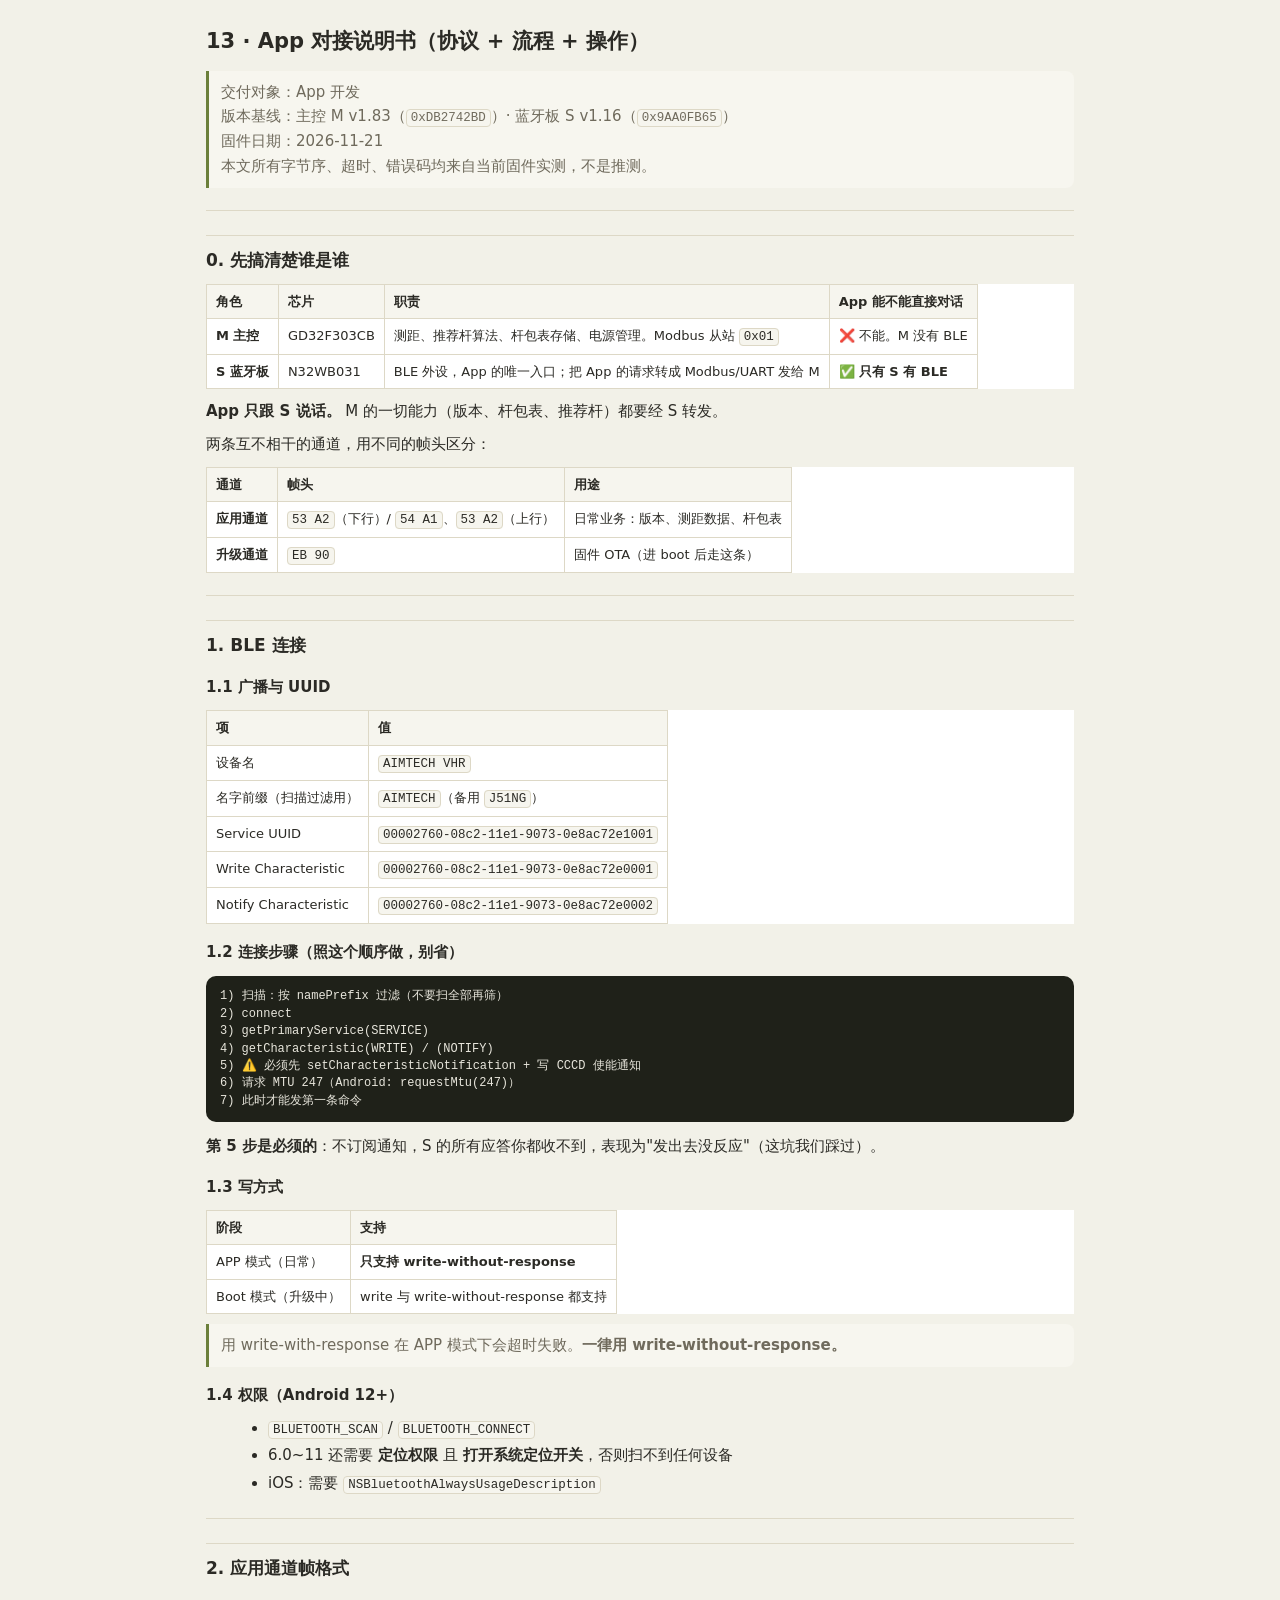
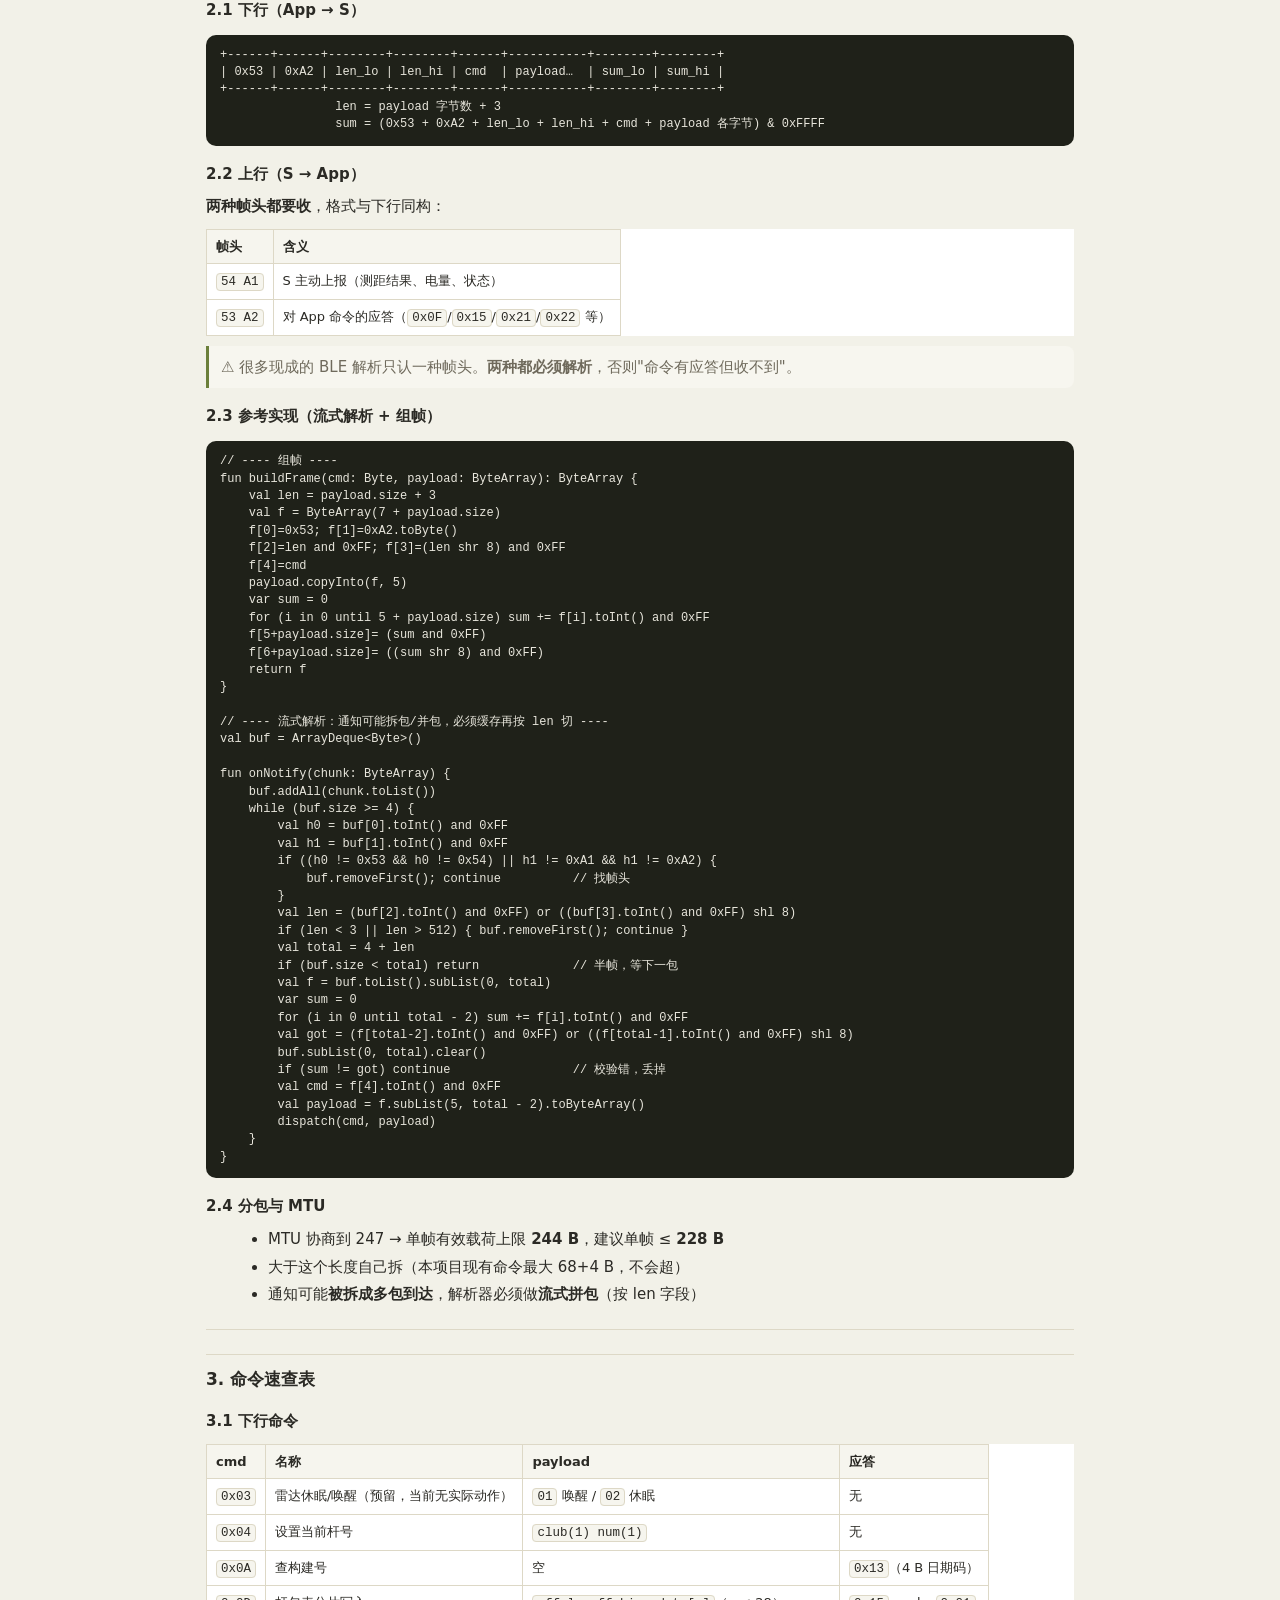
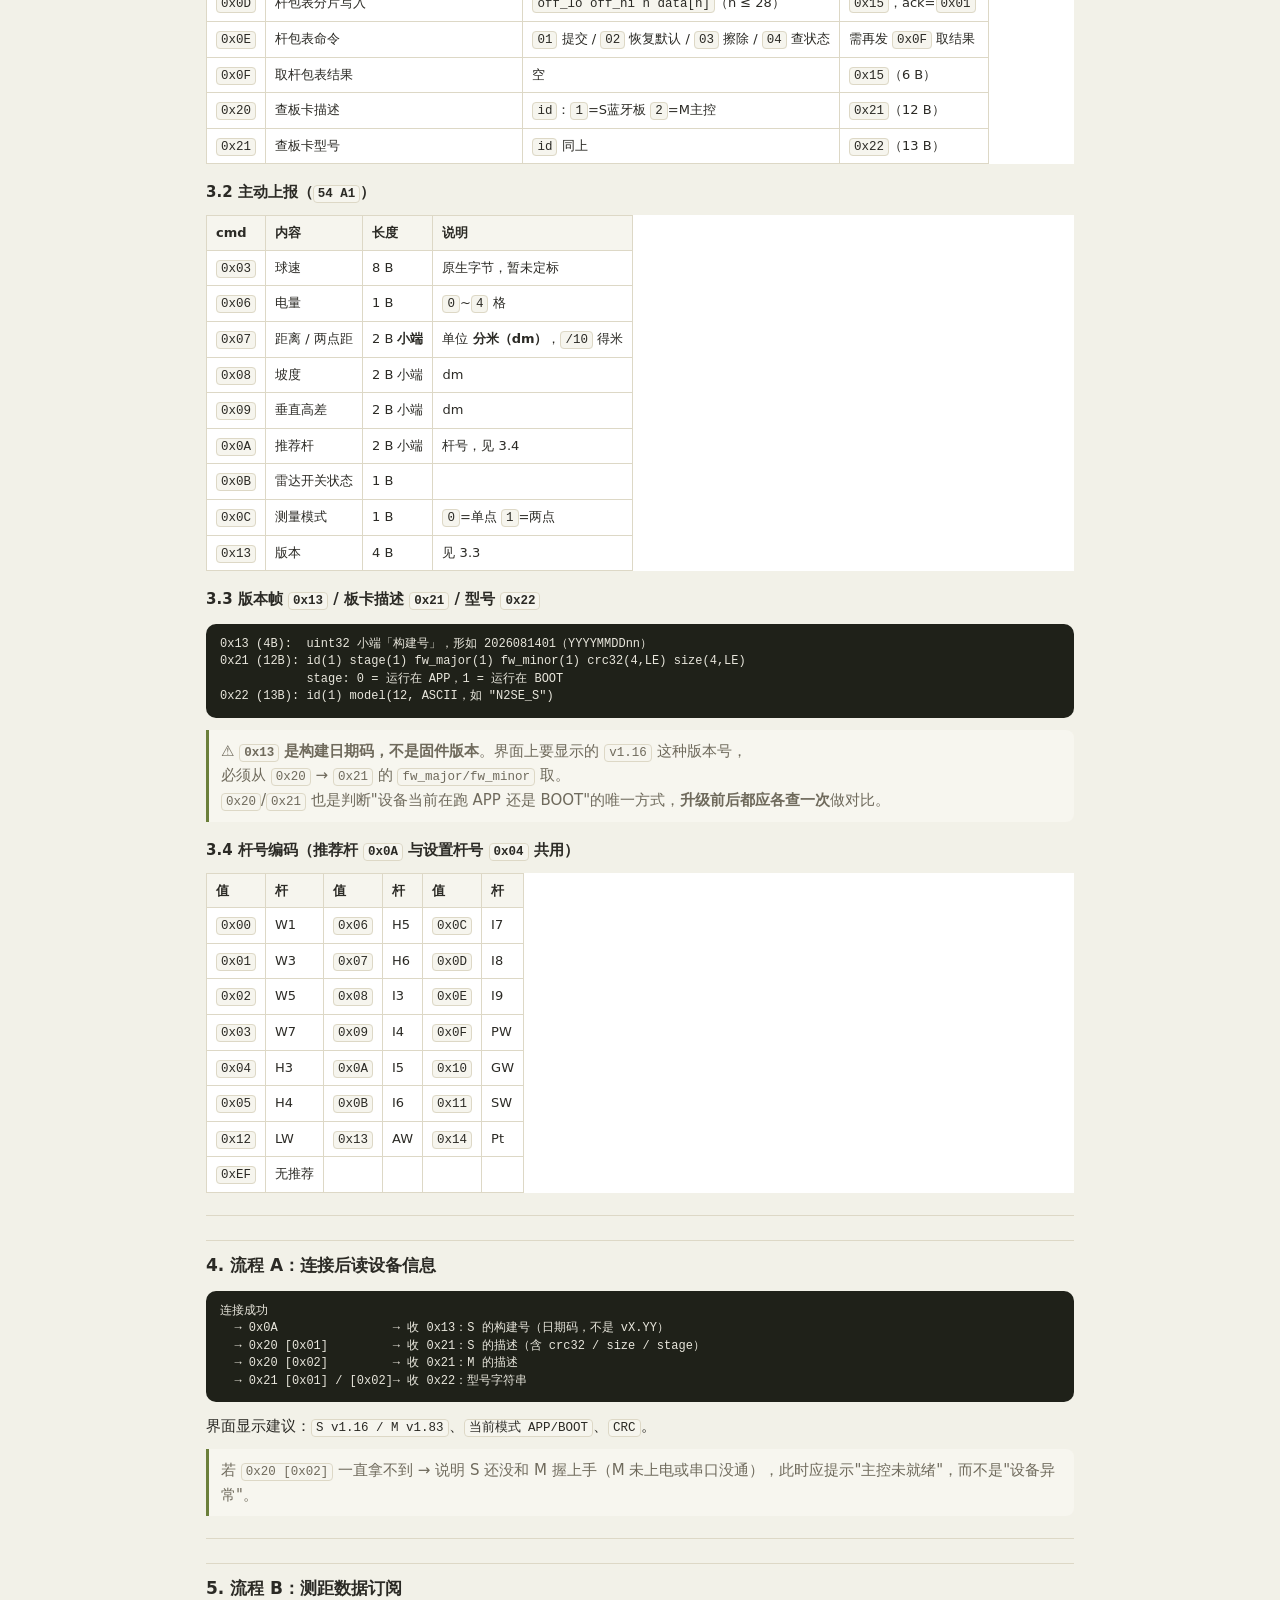
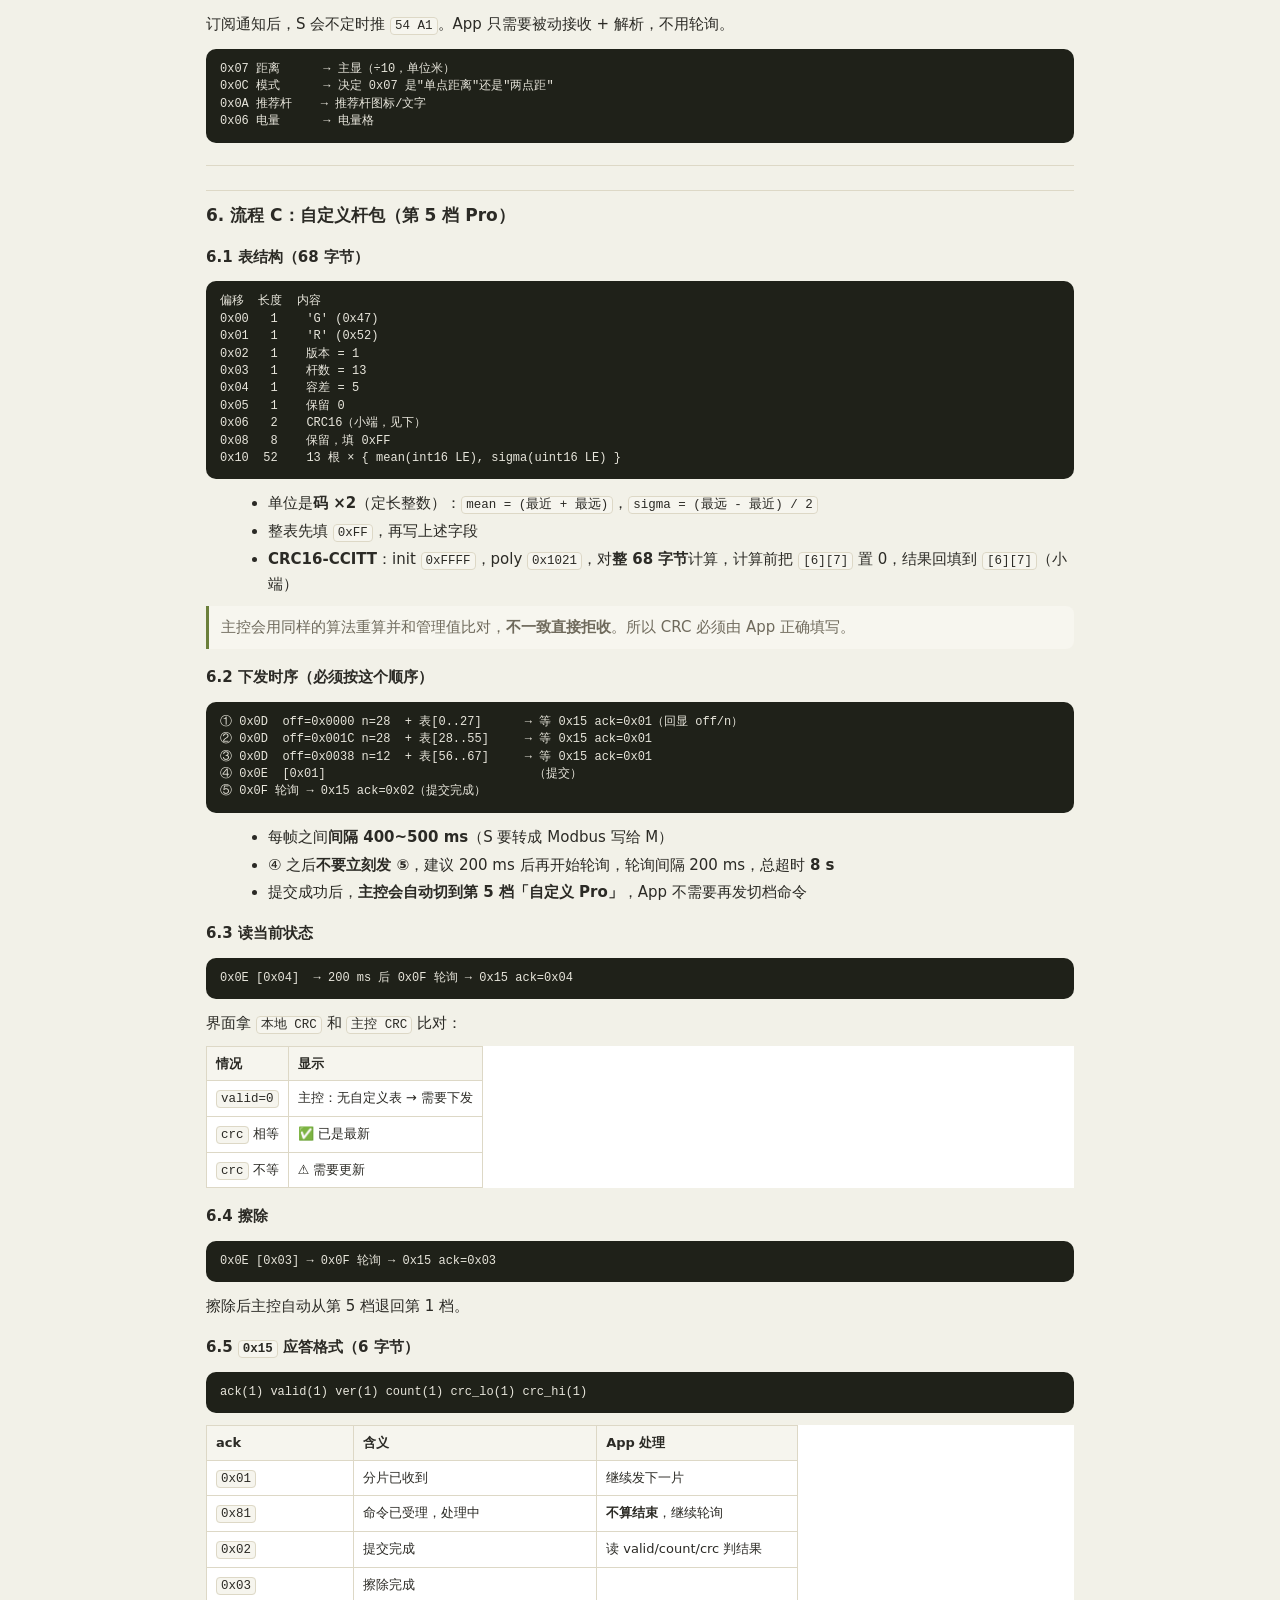
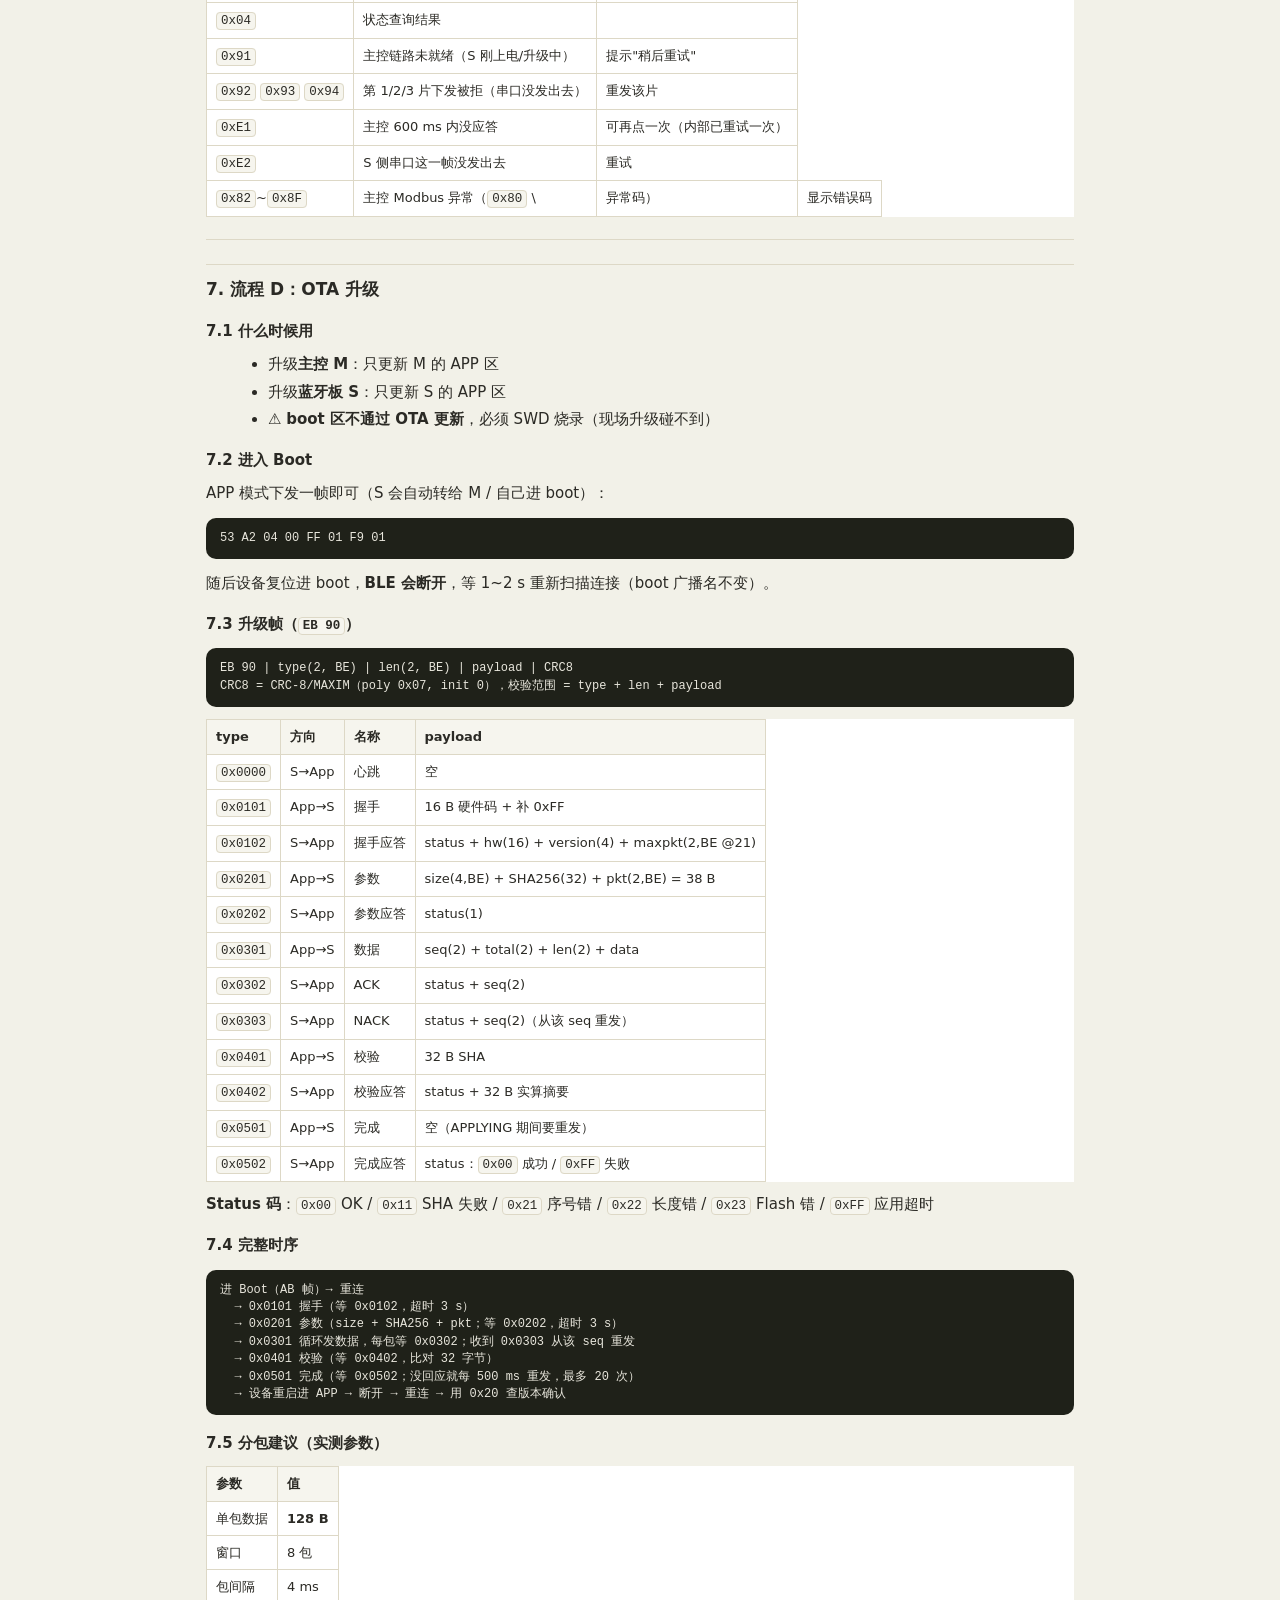
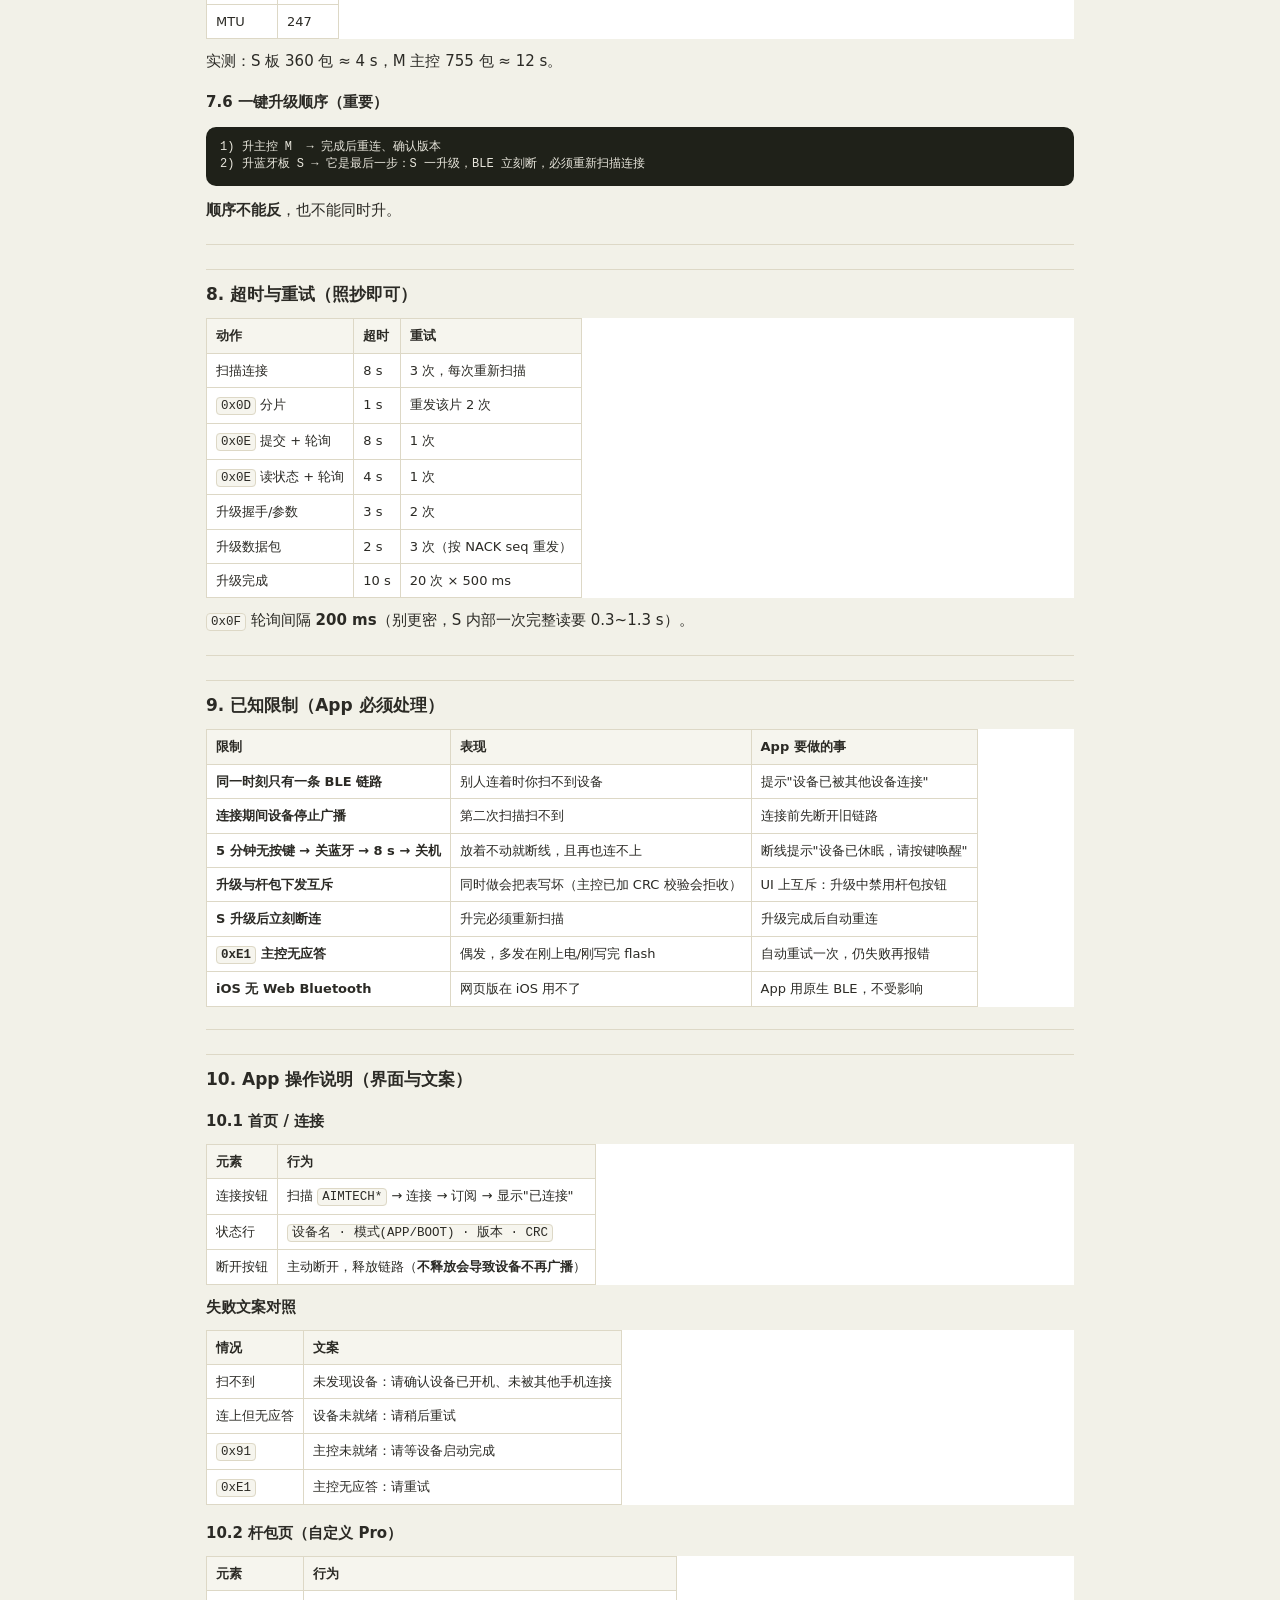
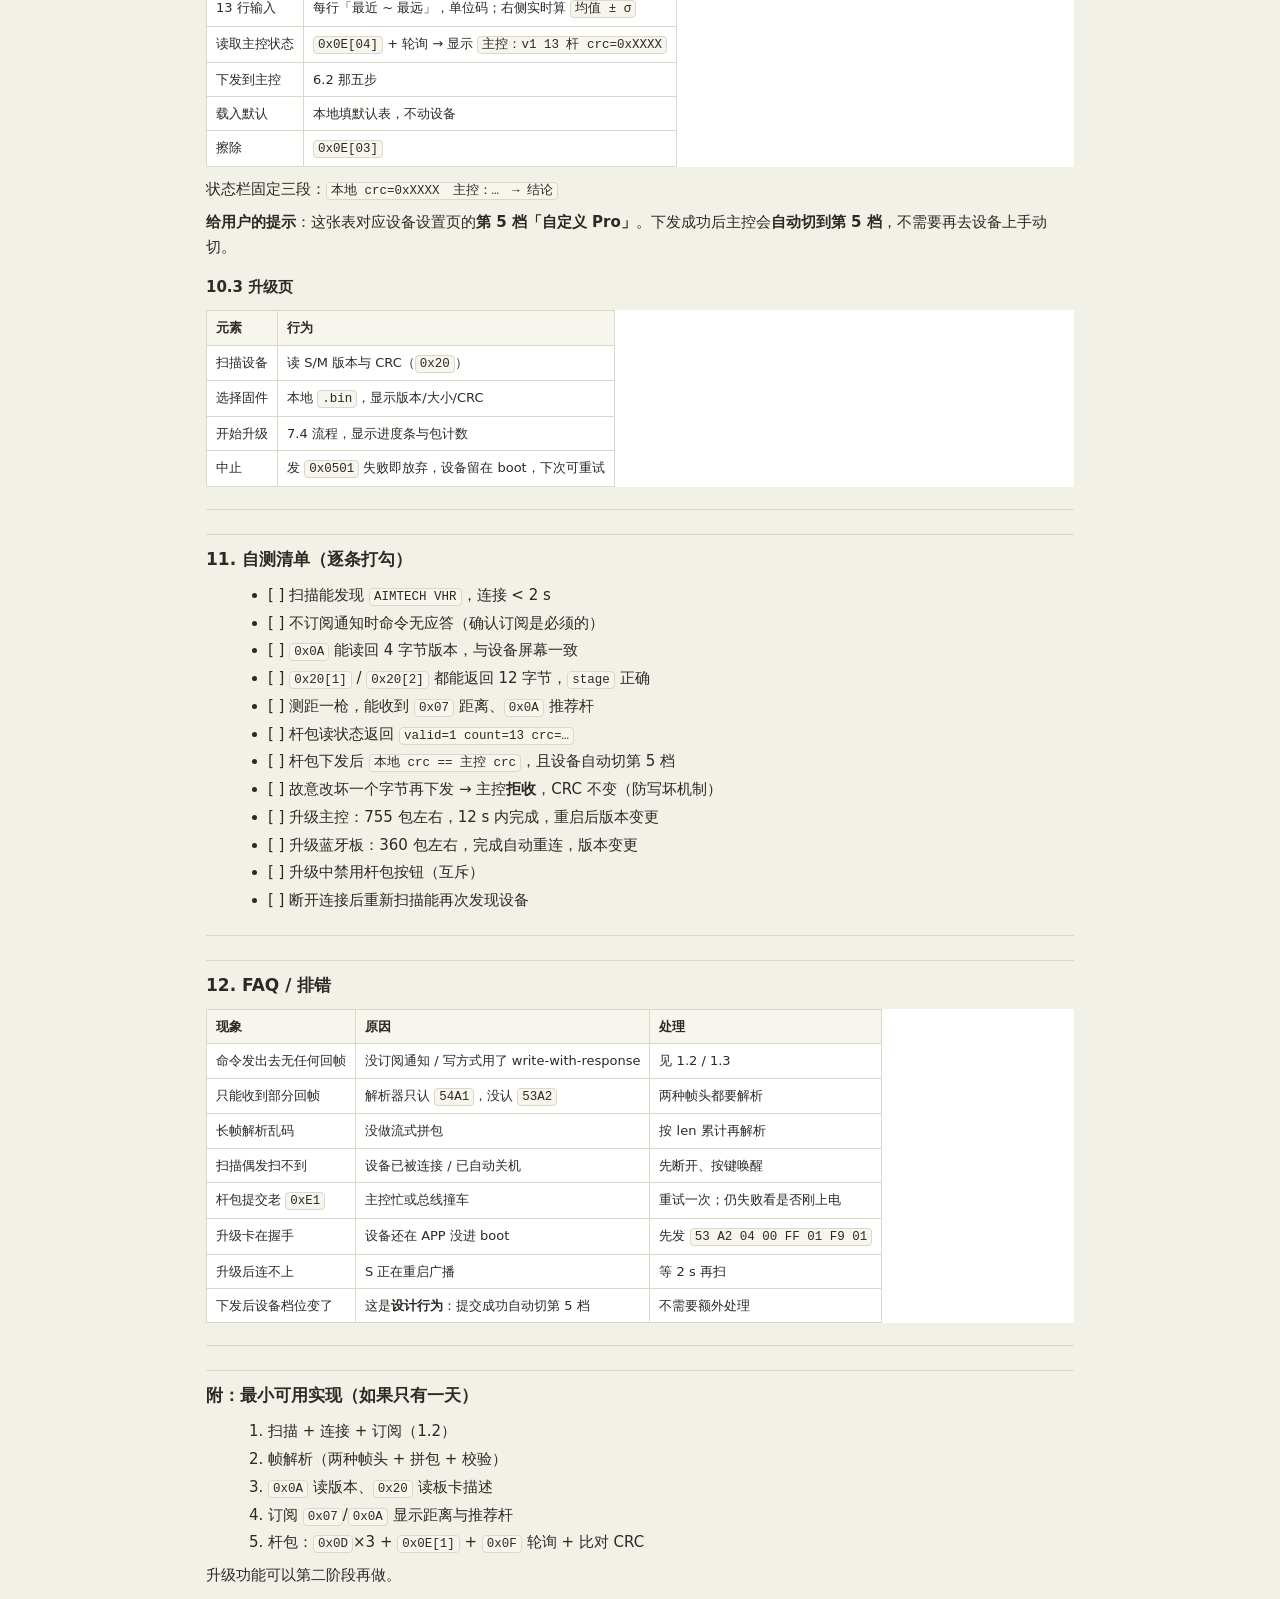
==== commit a0cf1a28: "docs: 按 j57aa 仓库惯例补 docs/*.md（协议流程图/操作流程图/对接说明书）+ 资料页三文档切换" ====
--- a/docs/app-handover.html
+++ b/docs/app-handover.html
@@ -1,23 +1,23 @@
 <!doctype html><html lang="zh-CN"><head><meta charset="utf-8">
-<meta name="viewport" content="width=device-width,initial-scale=1">
-<title>J51NG · App 对接说明书</title>
+<meta name="viewport" content="width=device-width,initial-scale=1"><title>J51NG · App 对接说明书</title>
 <style>
 :root{--bg:#f2f1e8;--card:#fff;--line:#ddd8c6;--ink:#2b2a25;--muted:#6f6a5c;--accent:#6b7f3a;--code:#f6f5ee}
 *{box-sizing:border-box}
 body{margin:0;background:var(--bg);color:var(--ink);font:15px/1.65 -apple-system,"PingFang SC","Microsoft YaHei",system-ui,sans-serif}
 .wrap{max-width:900px;margin:0 auto;padding:18px 16px 80px}
-h1{font-size:22px;margin:8px 0 14px} h2{font-size:18px;margin:26px 0 10px;padding-top:10px;border-top:1px solid var(--line)}
-h3{font-size:15.5px;margin:18px 0 8px} h4{font-size:14px;margin:14px 0 6px}
+h1{font-size:21px;margin:6px 0 12px} h2{font-size:17px;margin:24px 0 10px;padding-top:10px;border-top:1px solid var(--line)}
+h3{font-size:15px;margin:16px 0 8px} h4{font-size:14px;margin:12px 0 6px}
 p{margin:8px 0} ul,ol{margin:8px 0 8px 22px} li{margin:3px 0}
+a{color:var(--accent)}
 code{background:var(--code);border:1px solid var(--line);border-radius:4px;padding:1px 4px;font-size:12.5px;font-family:ui-monospace,Consolas,monospace}
-pre{background:#1f2119;color:#e8e6dc;padding:12px 14px;border-radius:10px;overflow-x:auto;font-size:12.5px;line-height:1.5}
-pre code{background:none;border:0;color:inherit;padding:0}
+pre{background:#1f2119;color:#e8e6dc;padding:12px 14px;border-radius:10px;overflow-x:auto;font-size:12px;line-height:1.45}
+pre code{background:none;border:0;color:inherit;padding:0;font-size:12px}
 table{border-collapse:collapse;width:100%;margin:10px 0;background:var(--card);font-size:13px;display:block;overflow-x:auto}
 th,td{border:1px solid var(--line);padding:6px 9px;text-align:left;vertical-align:top;white-space:nowrap}
-@media (max-width:700px){ th,td{white-space:normal;word-break:break-word} table{display:table;width:100%} }
 th{background:var(--code);font-weight:600}
 blockquote{margin:10px 0;padding:9px 12px;border-left:3px solid var(--accent);background:#f7f6ef;color:var(--muted);border-radius:0 8px 8px 0}
 hr{border:0;border-top:1px solid var(--line);margin:22px 0}
+@media (max-width:700px){th,td{white-space:normal;word-break:break-word} table{display:table}}
 </style></head><body><div class="wrap"><h1>13 · App 对接说明书（协议 + 流程 + 操作）</h1>
 <blockquote>交付对象：App 开发<br>版本基线：主控 M v1.83（<code>0xDB2742BD</code>）· 蓝牙板 S v1.16（<code>0x9AA0FB65</code>）<br>固件日期：2026-11-21<br>本文所有字节序、超时、错误码均来自当前固件实测，不是推测。</blockquote>
 <hr>
@@ -211,7 +211,7 @@
 <table><thead><tr><th>元素</th><th>行为</th></tr></thead><tbody><tr><td>扫描设备</td><td>读 S/M 版本与 CRC（<code>0x20</code>）</td></tr><tr><td>选择固件</td><td>本地 <code>.bin</code>，显示版本/大小/CRC</td></tr><tr><td>开始升级</td><td>7.4 流程，显示进度条与包计数</td></tr><tr><td>中止</td><td>发 <code>0x0501</code> 失败即放弃，设备留在 boot，下次可重试</td></tr></tbody></table>
 <hr>
 <h2>11. 自测清单（逐条打勾）</h2>
-<ul><li>☐ 扫描能发现 <code>AIMTECH VHR</code>，连接 &lt; 2 s</li><li>☐ 不订阅通知时命令无应答（确认订阅是必须的）</li><li>☐ <code>0x0A</code> 能读回 4 字节版本，与设备屏幕一致</li><li>☐ <code>0x20[1]</code> / <code>0x20[2]</code> 都能返回 12 字节，<code>stage</code> 正确</li><li>☐ 测距一枪，能收到 <code>0x07</code> 距离、<code>0x0A</code> 推荐杆</li><li>☐ 杆包读状态返回 <code>valid=1 count=13 crc=…</code></li><li>☐ 杆包下发后 <code>本地 crc == 主控 crc</code>，且设备自动切第 5 档</li><li>☐ 故意改坏一个字节再下发 → 主控<strong>拒收</strong>，CRC 不变（防写坏机制）</li><li>☐ 升级主控：755 包左右，12 s 内完成，重启后版本变更</li><li>☐ 升级蓝牙板：360 包左右，完成自动重连，版本变更</li><li>☐ 升级中禁用杆包按钮（互斥）</li><li>☐ 断开连接后重新扫描能再次发现设备</li></ul>
+<ul><li>[ ] 扫描能发现 <code>AIMTECH VHR</code>，连接 &lt; 2 s</li><li>[ ] 不订阅通知时命令无应答（确认订阅是必须的）</li><li>[ ] <code>0x0A</code> 能读回 4 字节版本，与设备屏幕一致</li><li>[ ] <code>0x20[1]</code> / <code>0x20[2]</code> 都能返回 12 字节，<code>stage</code> 正确</li><li>[ ] 测距一枪，能收到 <code>0x07</code> 距离、<code>0x0A</code> 推荐杆</li><li>[ ] 杆包读状态返回 <code>valid=1 count=13 crc=…</code></li><li>[ ] 杆包下发后 <code>本地 crc == 主控 crc</code>，且设备自动切第 5 档</li><li>[ ] 故意改坏一个字节再下发 → 主控<strong>拒收</strong>，CRC 不变（防写坏机制）</li><li>[ ] 升级主控：755 包左右，12 s 内完成，重启后版本变更</li><li>[ ] 升级蓝牙板：360 包左右，完成自动重连，版本变更</li><li>[ ] 升级中禁用杆包按钮（互斥）</li><li>[ ] 断开连接后重新扫描能再次发现设备</li></ul>
 <hr>
 <h2>12. FAQ / 排错</h2>
 <table><thead><tr><th>现象</th><th>原因</th><th>处理</th></tr></thead><tbody><tr><td>命令发出去无任何回帧</td><td>没订阅通知 / 写方式用了 write-with-response</td><td>见 1.2 / 1.3</td></tr><tr><td>只能收到部分回帧</td><td>解析器只认 <code>54A1</code>，没认 <code>53A2</code></td><td>两种帧头都要解析</td></tr><tr><td>长帧解析乱码</td><td>没做流式拼包</td><td>按 len 累计再解析</td></tr><tr><td>扫描偶发扫不到</td><td>设备已被连接 / 已自动关机</td><td>先断开、按键唤醒</td></tr><tr><td>杆包提交老 <code>0xE1</code></td><td>主控忙或总线撞车</td><td>重试一次；仍失败看是否刚上电</td></tr><tr><td>升级卡在握手</td><td>设备还在 APP 没进 boot</td><td>先发 <code>53 A2 04 00 FF 01 F9 01</code></td></tr><tr><td>升级后连不上</td><td>S 正在重启广播</td><td>等 2 s 再扫</td></tr><tr><td>下发后设备档位变了</td><td>这是<strong>设计行为</strong>：提交成功自动切第 5 档</td><td>不需要额外处理</td></tr></tbody></table>
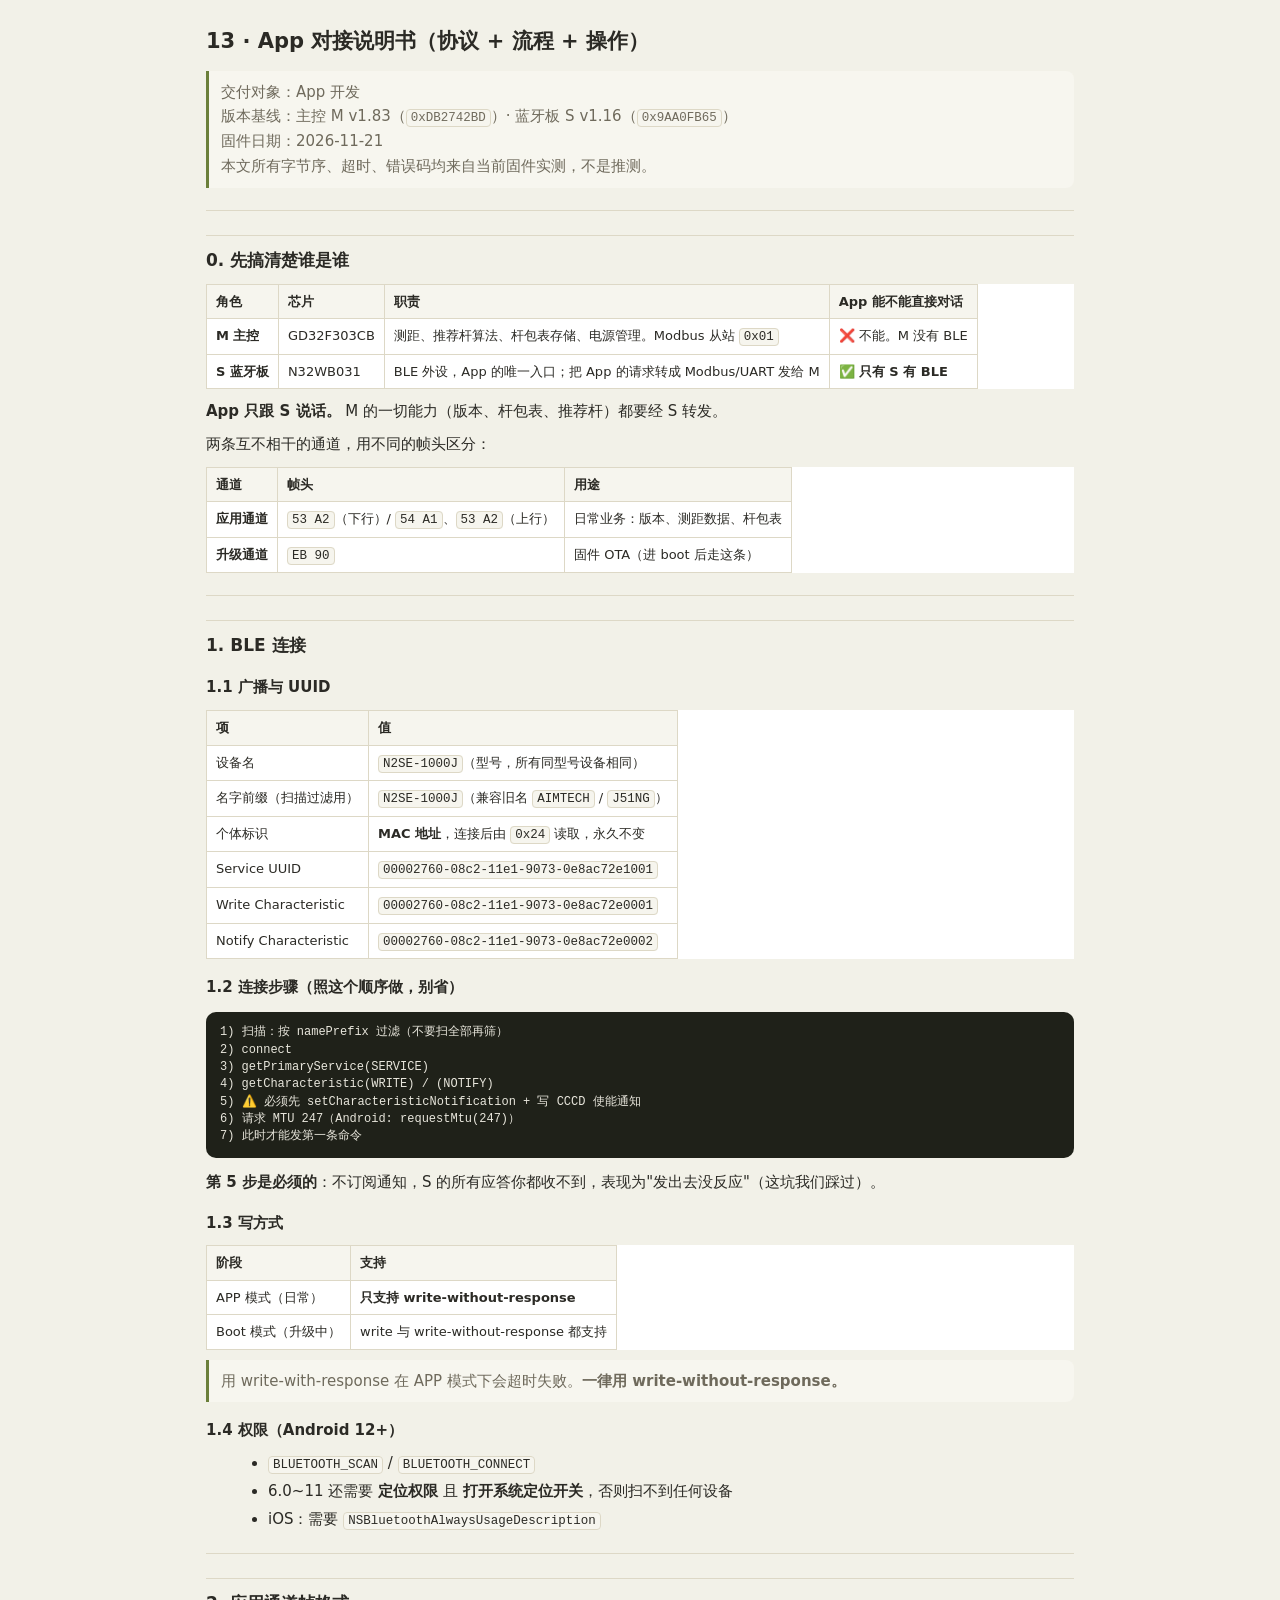
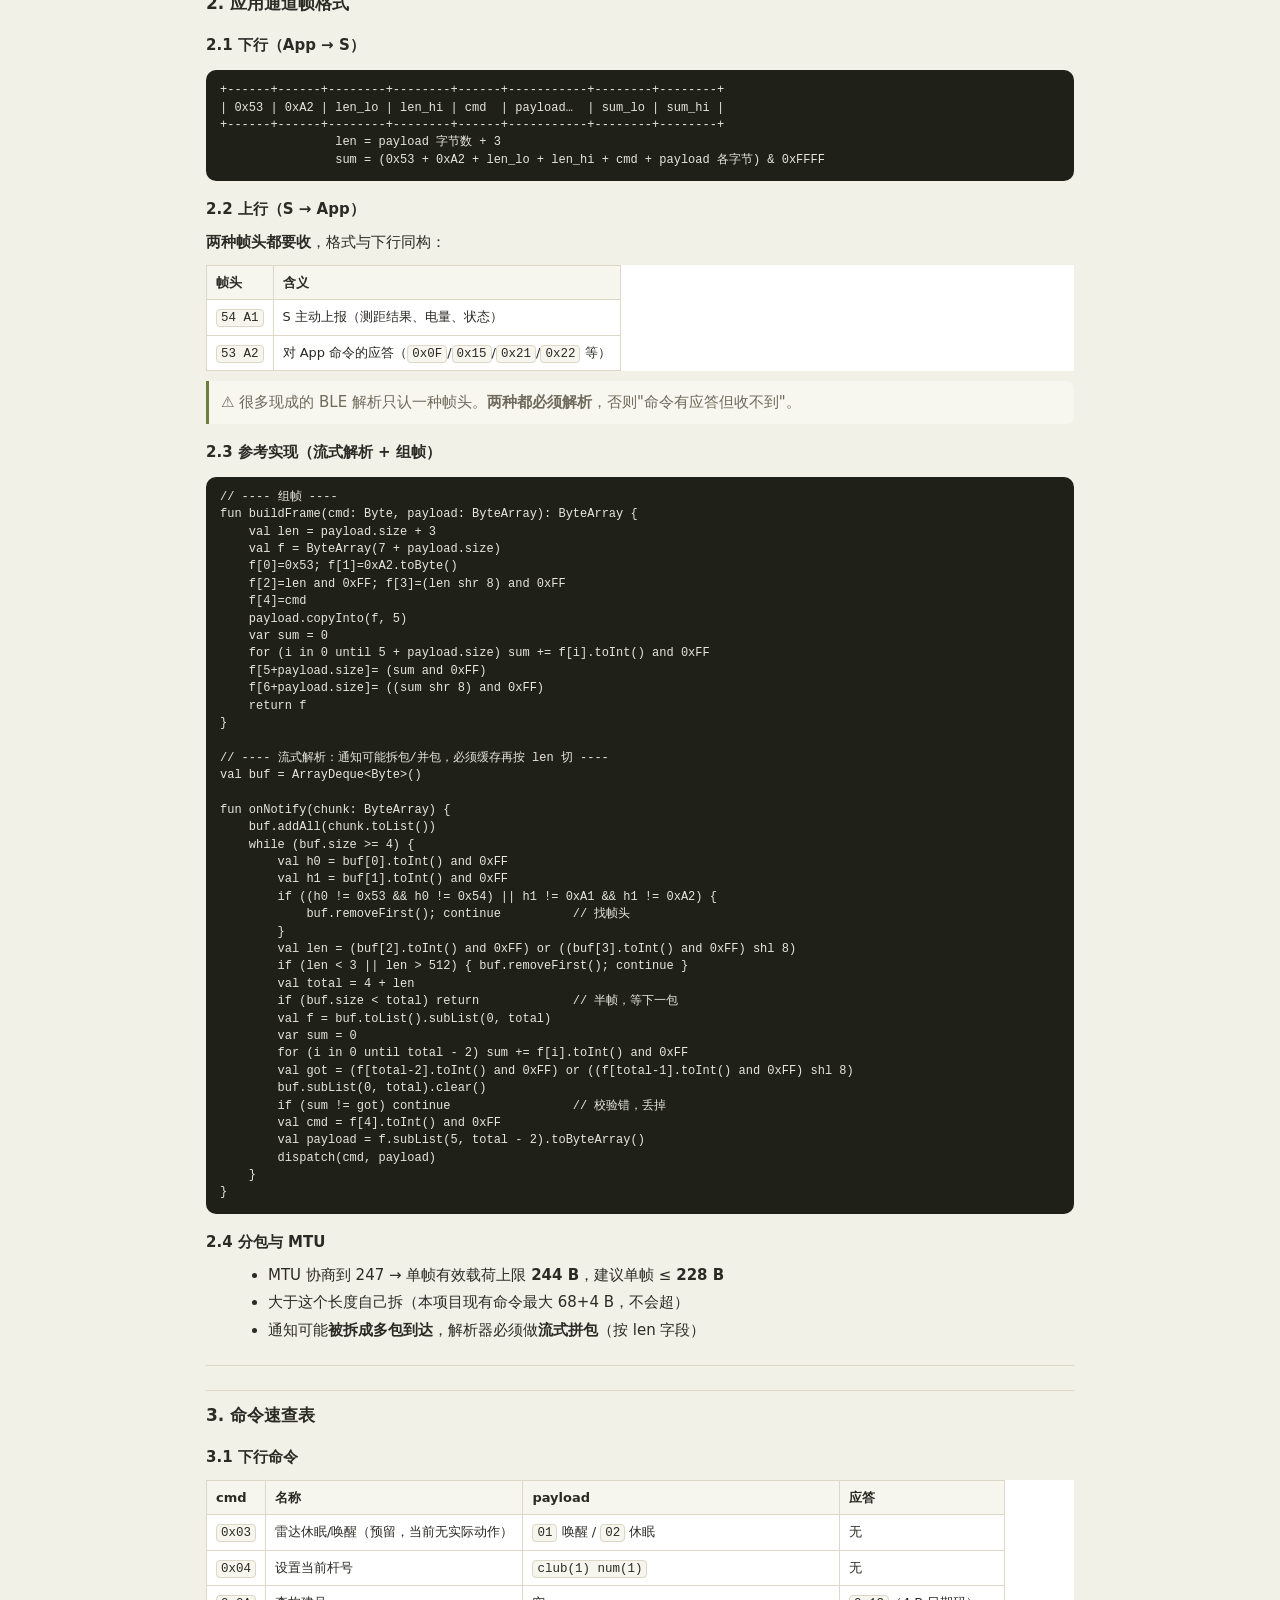
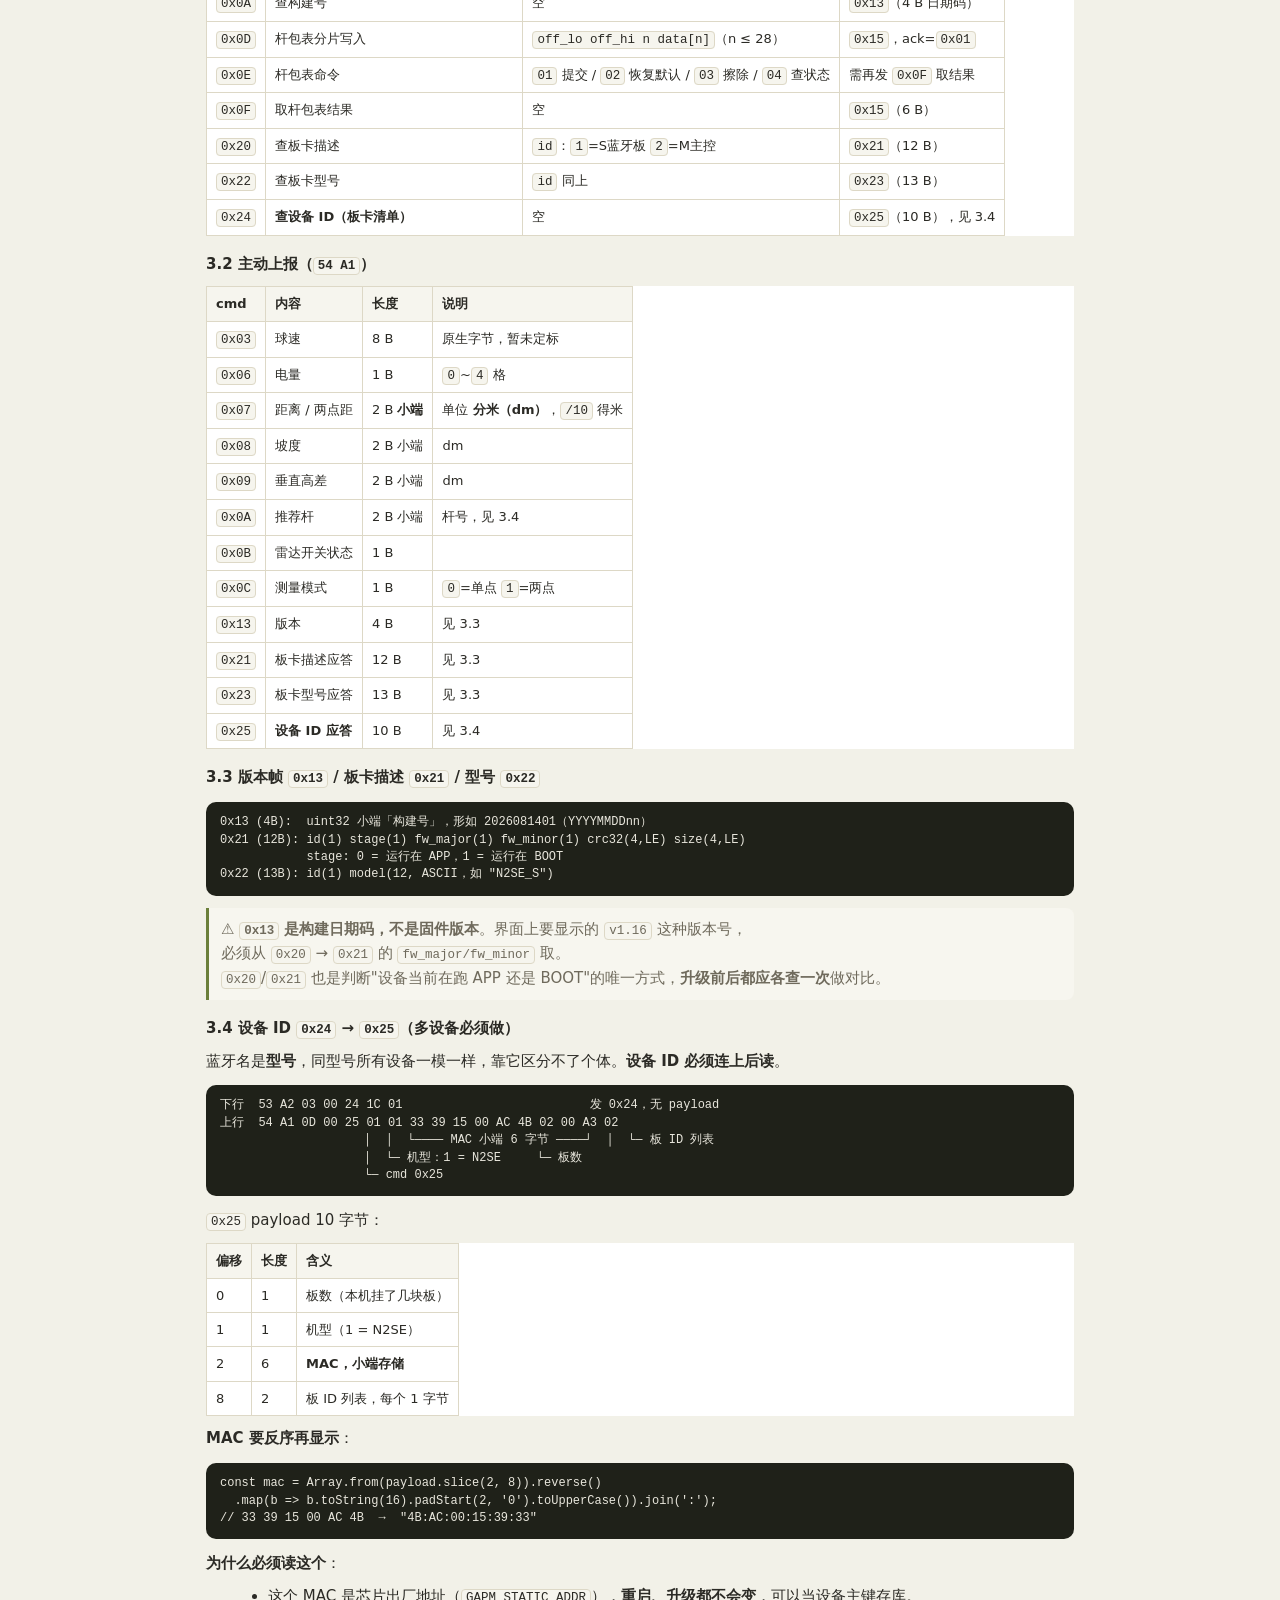
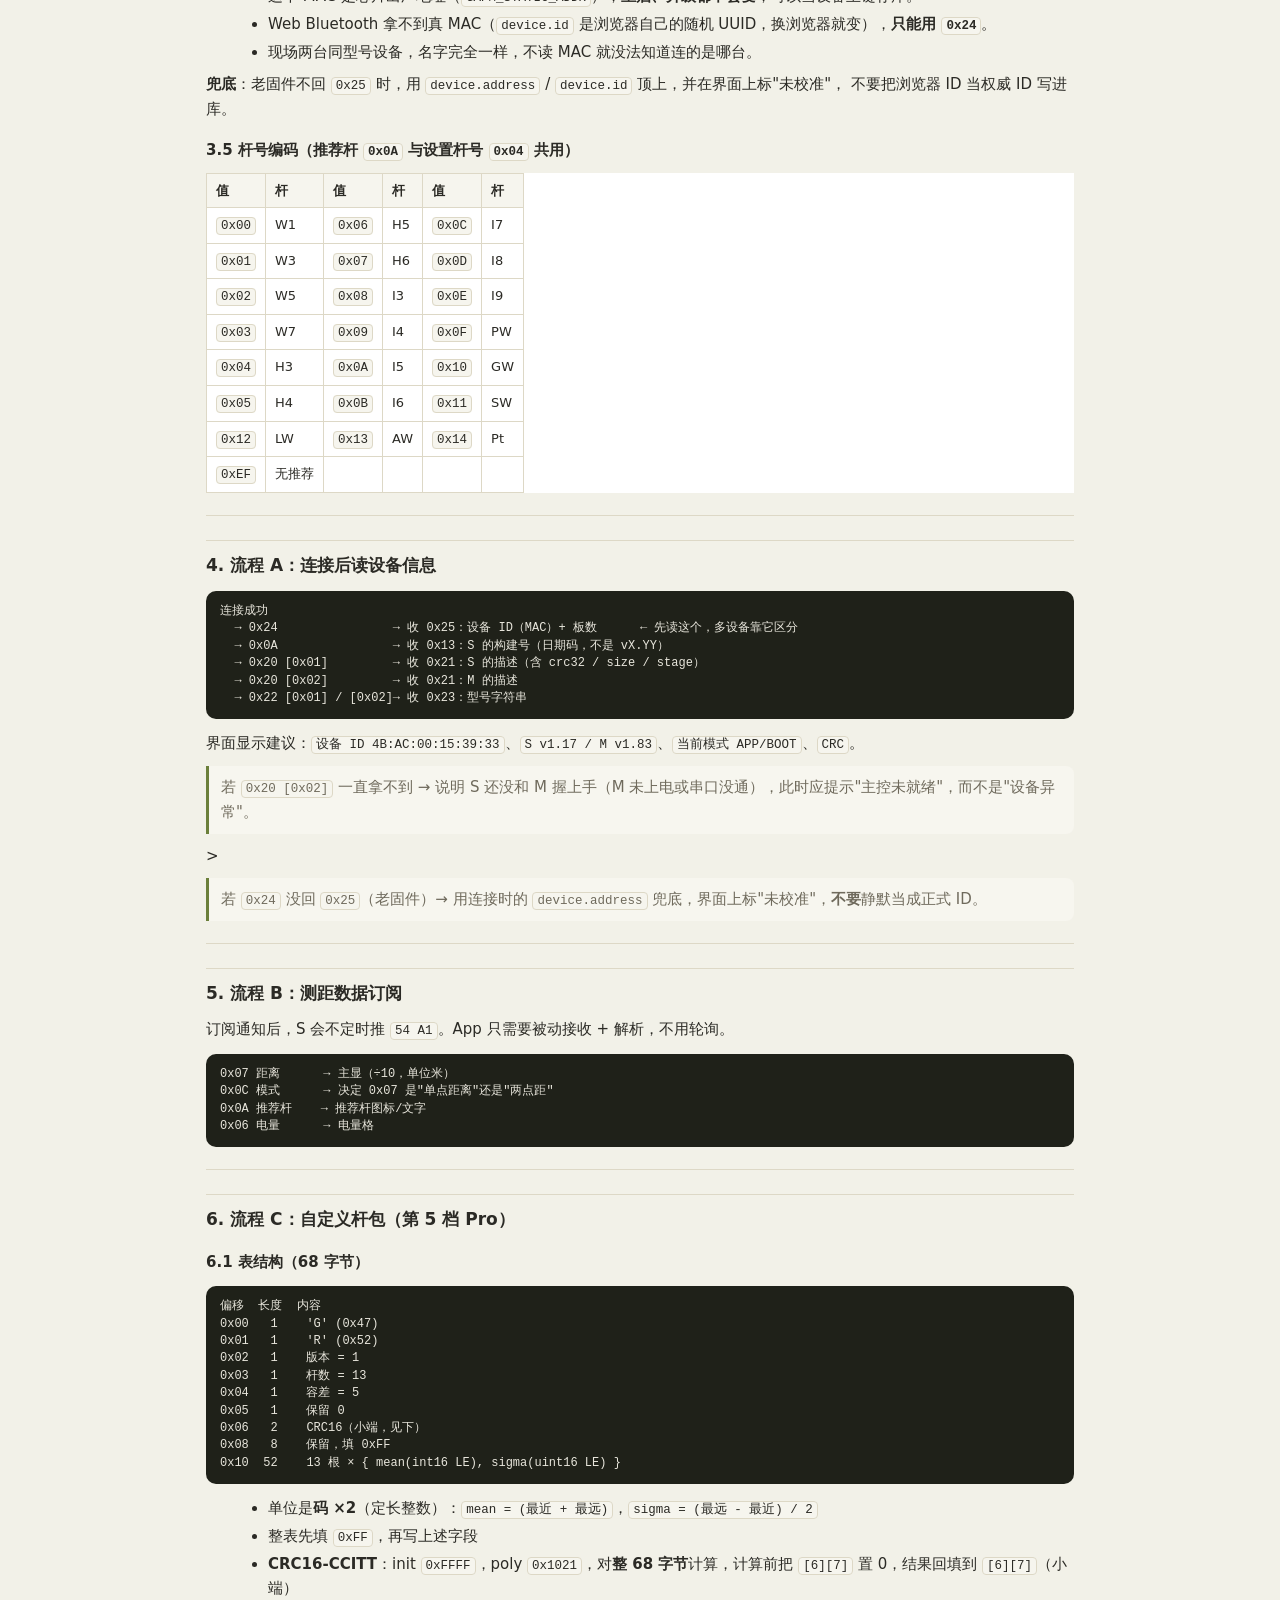
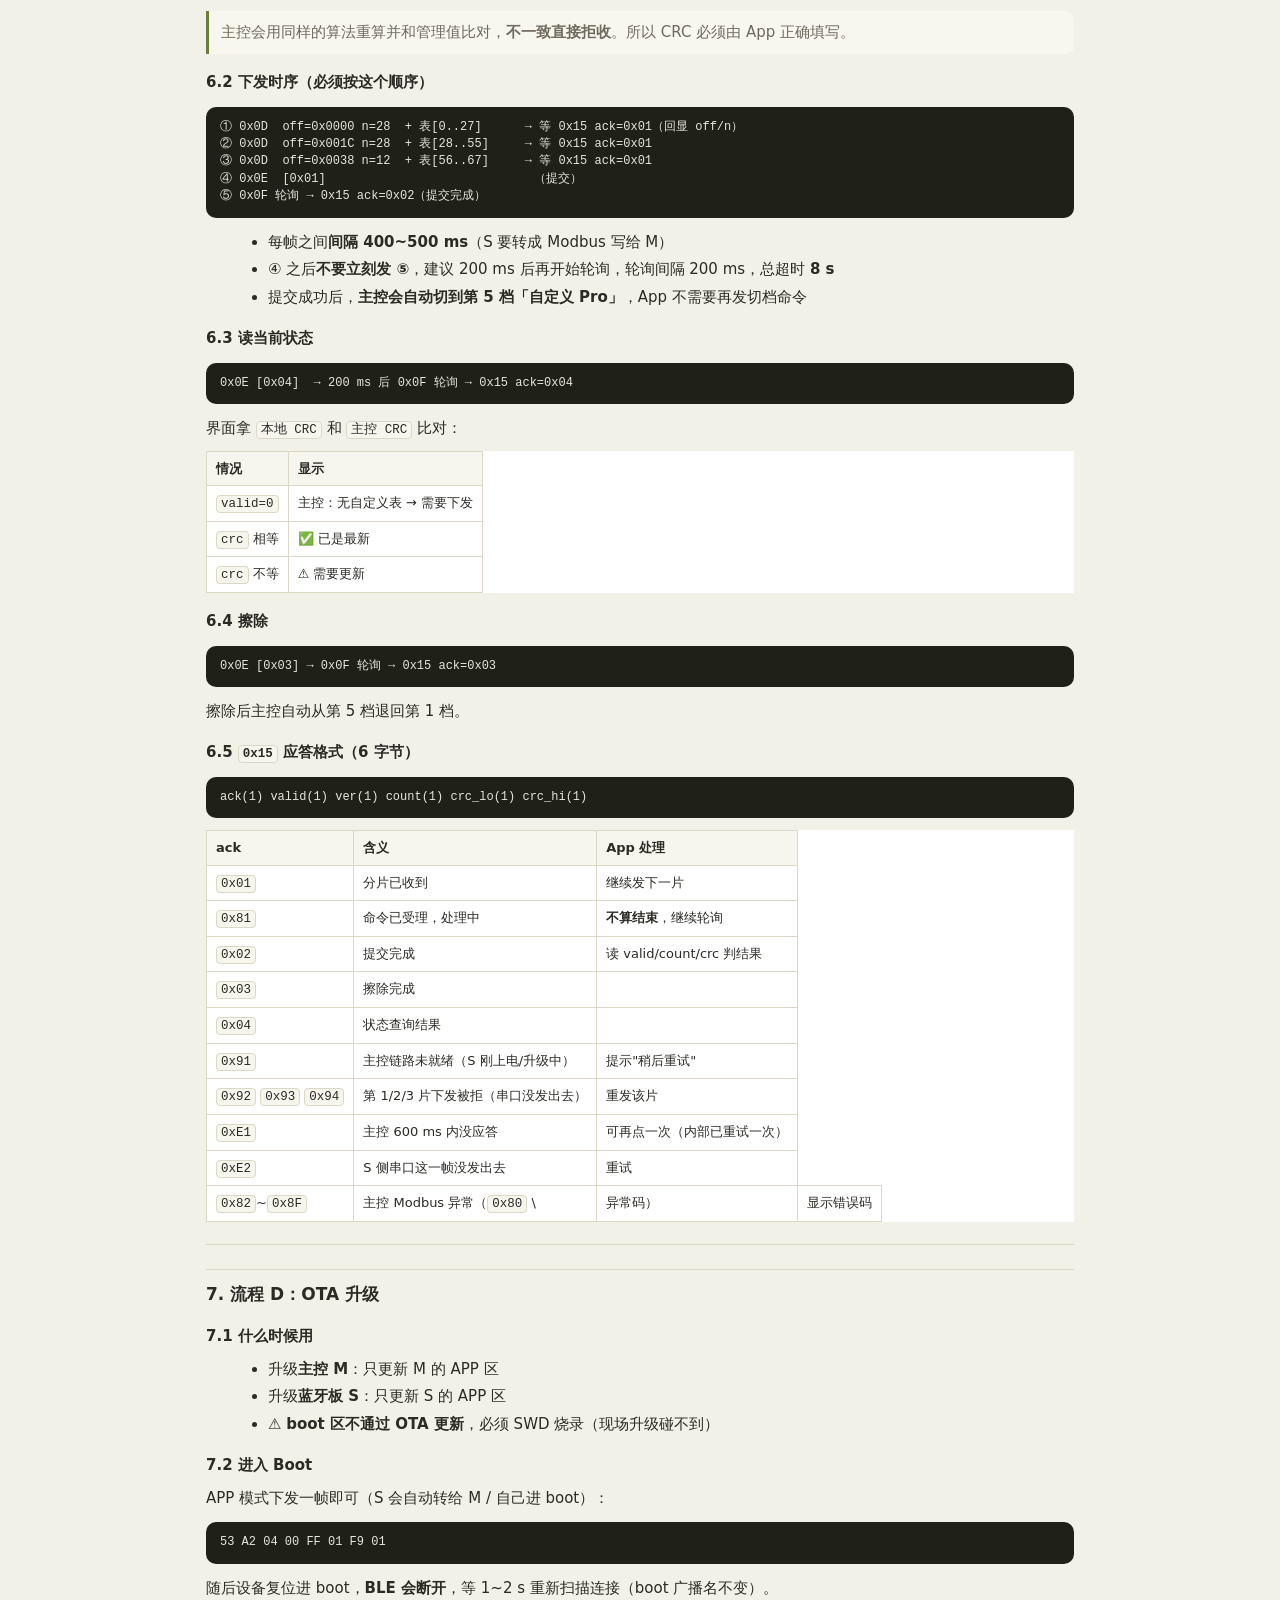
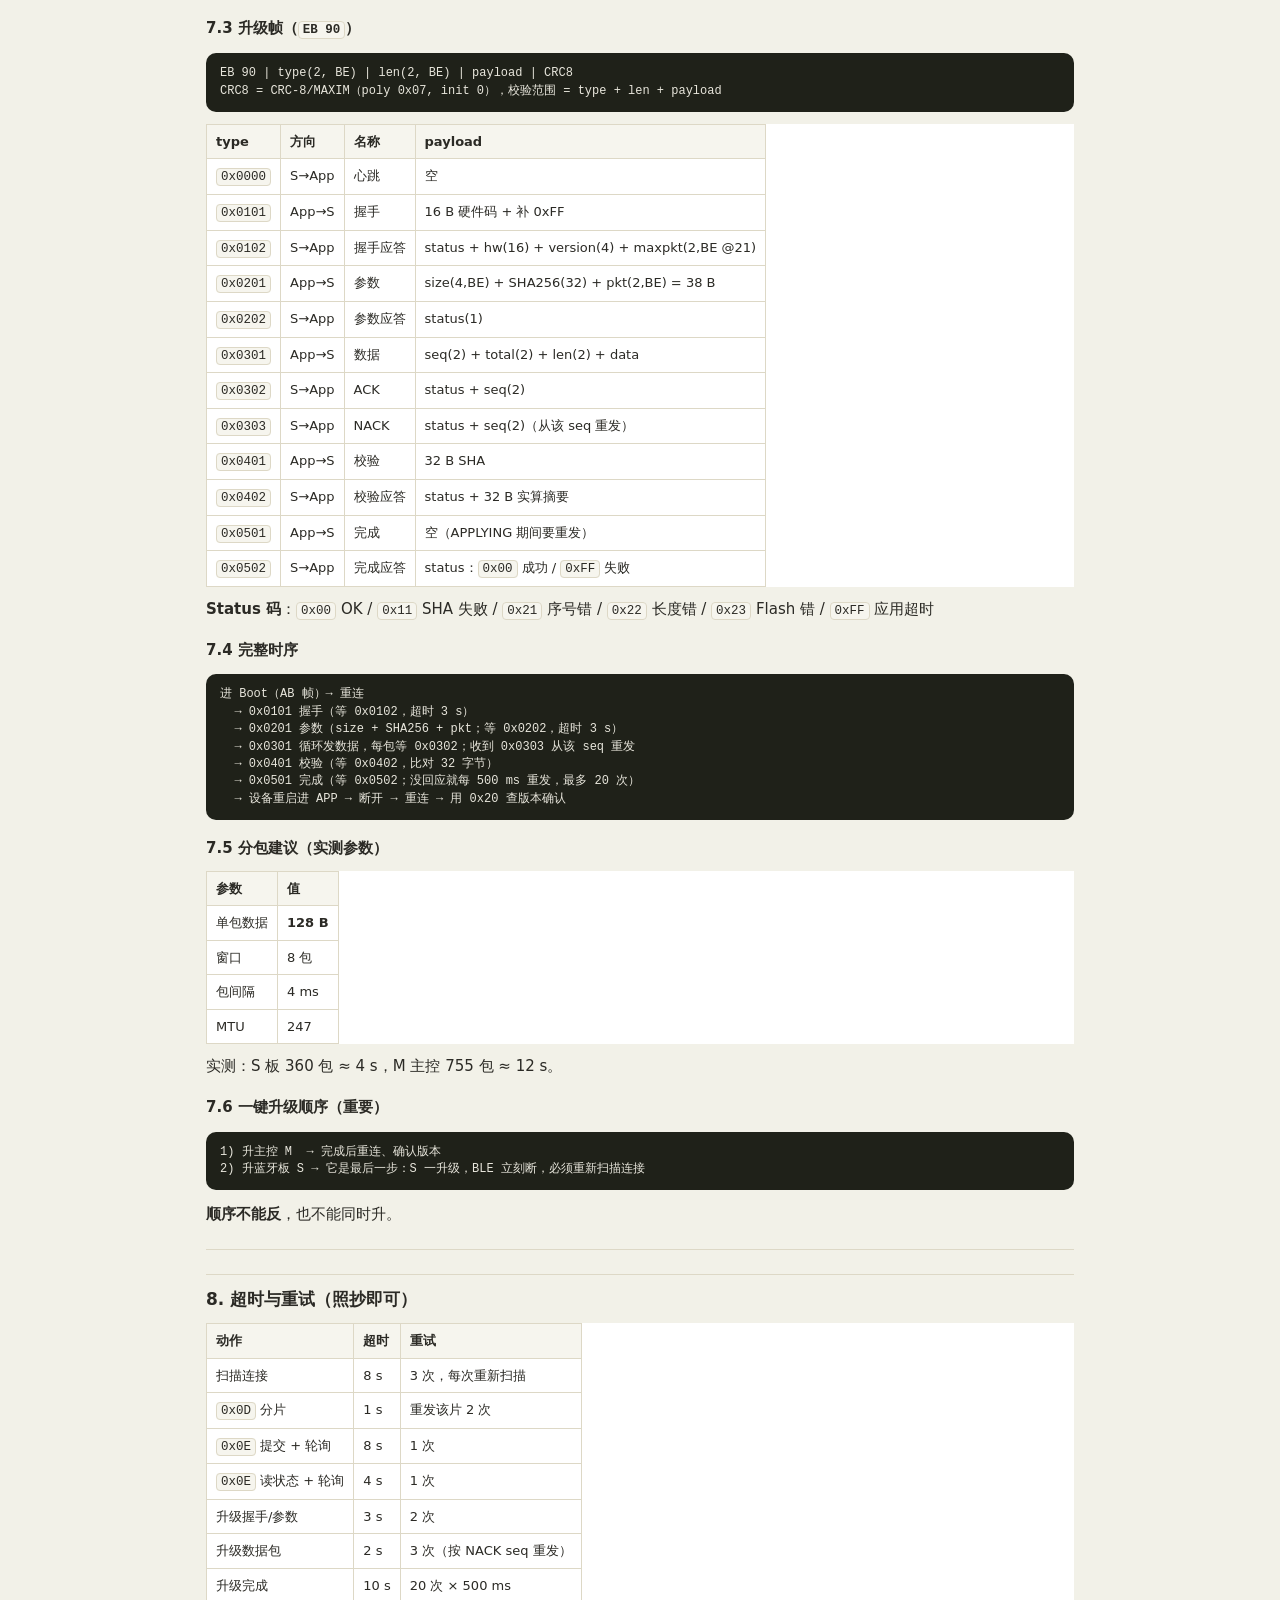
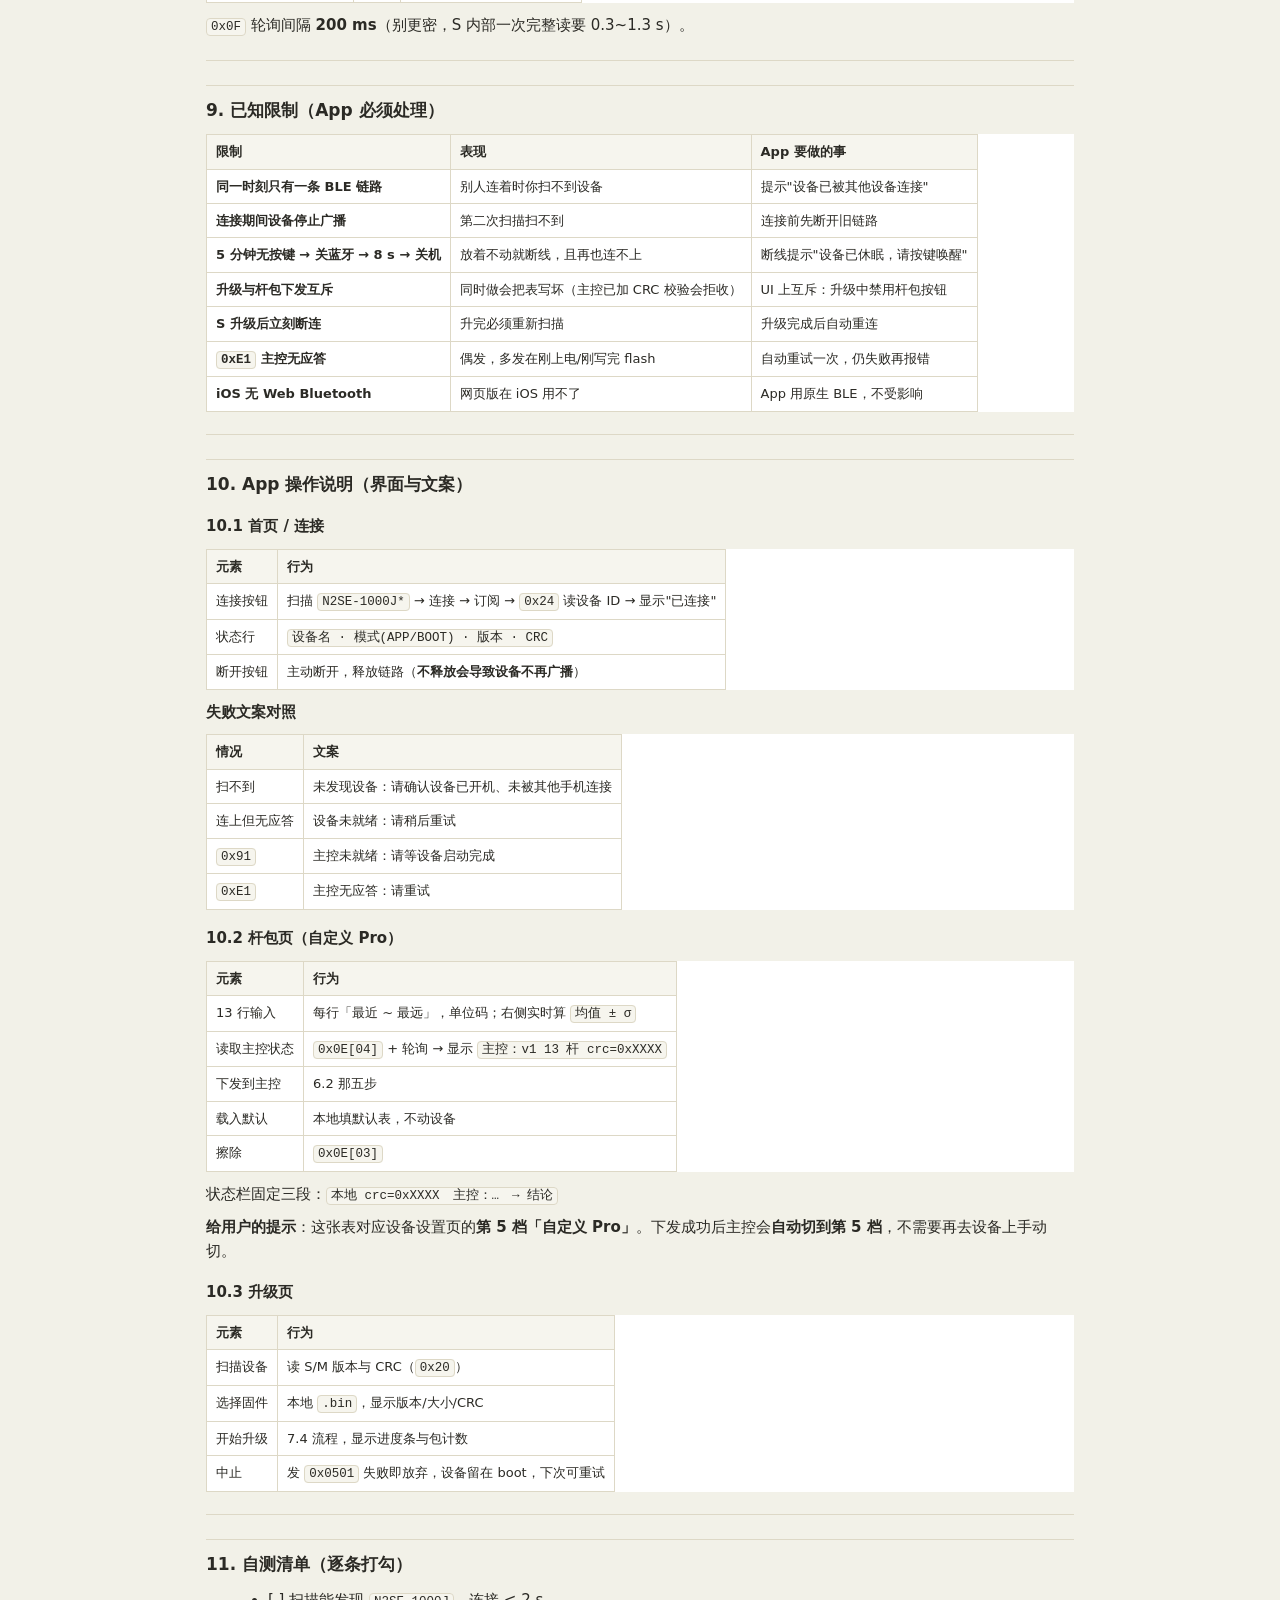
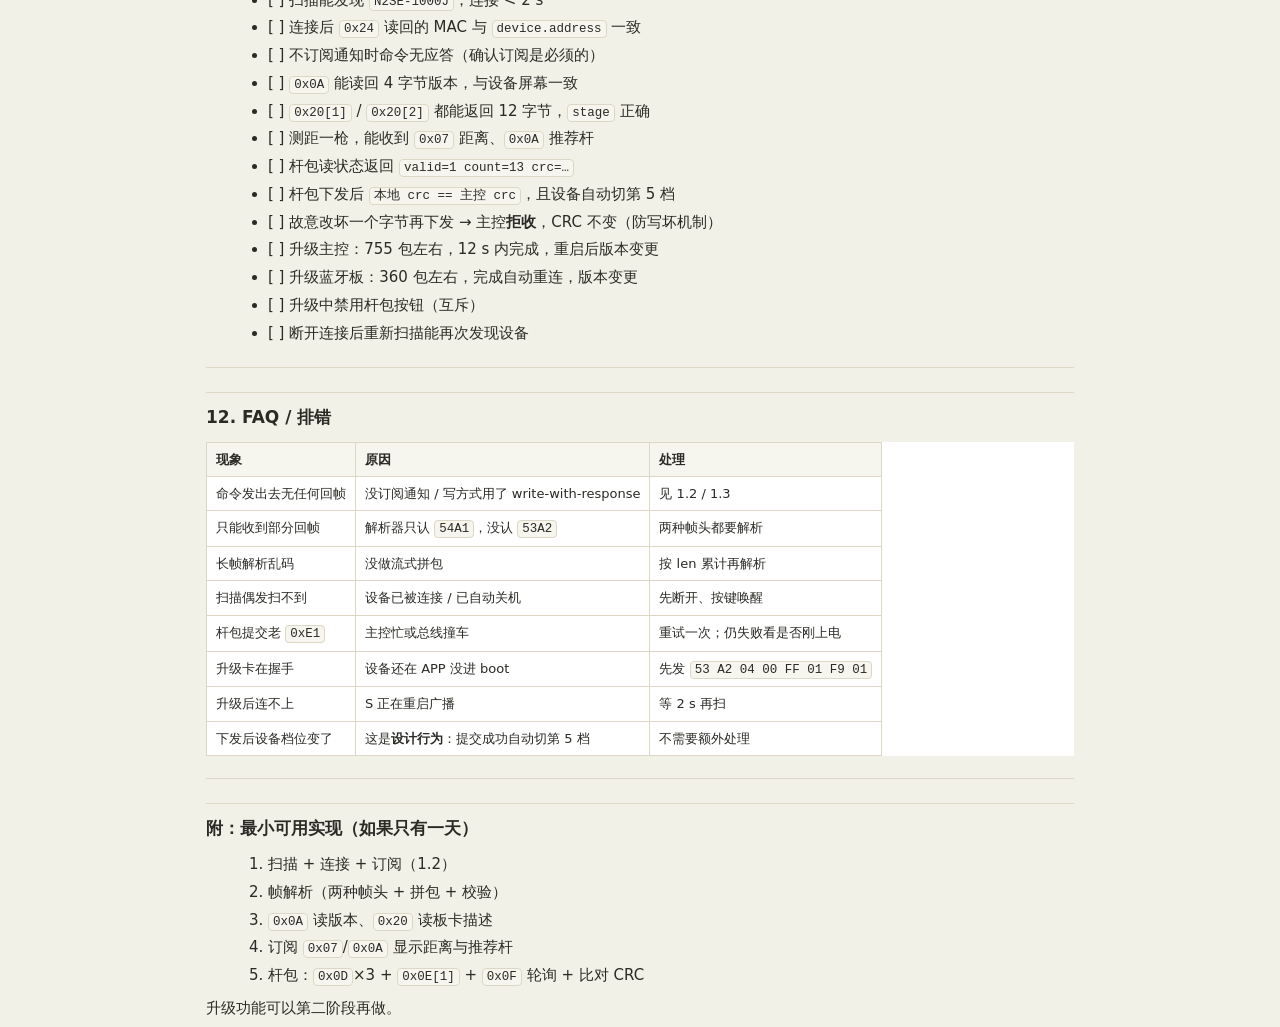
==== commit 661cb278: "[dsh] turn 1952: 全部完成。下面是实测结果。 - 问: 不是有api吗 - 文件: docs/APP_PROTOCOL_SPEC.md, docs/APP_OPERATION_FLOW" ====
--- a/docs/app-handover.html
+++ b/docs/app-handover.html
@@ -1,23 +1,29 @@
-<!doctype html><html lang="zh-CN"><head><meta charset="utf-8">
-<meta name="viewport" content="width=device-width,initial-scale=1"><title>J51NG · App 对接说明书</title>
-<style>
+<!doctype html><html lang="zh-CN"><head><meta charset="utf-8"><meta name="viewport" content="width=device-width,initial-scale=1"><title>J51NG · App 对接说明书</title><style>
 :root{--bg:#f2f1e8;--card:#fff;--line:#ddd8c6;--ink:#2b2a25;--muted:#6f6a5c;--accent:#6b7f3a;--code:#f6f5ee}
 *{box-sizing:border-box}
 body{margin:0;background:var(--bg);color:var(--ink);font:15px/1.65 -apple-system,"PingFang SC","Microsoft YaHei",system-ui,sans-serif}
 .wrap{max-width:900px;margin:0 auto;padding:18px 16px 80px}
-h1{font-size:21px;margin:6px 0 12px} h2{font-size:17px;margin:24px 0 10px;padding-top:10px;border-top:1px solid var(--line)}
-h3{font-size:15px;margin:16px 0 8px} h4{font-size:14px;margin:12px 0 6px}
-p{margin:8px 0} ul,ol{margin:8px 0 8px 22px} li{margin:3px 0}
+h1{font-size:21px;margin:6px 0 12px}
+h2{font-size:17px;margin:24px 0 10px;padding-top:10px;border-top:1px solid var(--line)}
+h3{font-size:15px;margin:16px 0 8px}
+h4{font-size:14px;margin:12px 0 6px}
+p{margin:8px 0}
+ul,ol{margin:8px 0 8px 22px}
+li{margin:3px 0}
 a{color:var(--accent)}
-code{background:var(--code);border:1px solid var(--line);border-radius:4px;padding:1px 4px;font-size:12.5px;font-family:ui-monospace,Consolas,monospace}
-pre{background:#1f2119;color:#e8e6dc;padding:12px 14px;border-radius:10px;overflow-x:auto;font-size:12px;line-height:1.45}
-pre code{background:none;border:0;color:inherit;padding:0;font-size:12px}
-table{border-collapse:collapse;width:100%;margin:10px 0;background:var(--card);font-size:13px;display:block;overflow-x:auto}
+code{background:var(--code);border:1px solid var(--line);border-radius:4px;padding:1px 4px;
+     font-size:12.5px;font-family:ui-monospace,Consolas,monospace}
+pre{background:#1f2119;color:#e8e6dc;padding:12px 14px;border-radius:10px;overflow-x:auto;
+    font-size:12px;line-height:1.45}
+pre code{background:none;border:0;color:inherit;padding:0;font-size:12px;white-space:pre}
+table{border-collapse:collapse;width:100%;margin:10px 0;background:var(--card);font-size:13px;
+      display:block;overflow-x:auto}
 th,td{border:1px solid var(--line);padding:6px 9px;text-align:left;vertical-align:top;white-space:nowrap}
 th{background:var(--code);font-weight:600}
-blockquote{margin:10px 0;padding:9px 12px;border-left:3px solid var(--accent);background:#f7f6ef;color:var(--muted);border-radius:0 8px 8px 0}
+blockquote{margin:10px 0;padding:9px 12px;border-left:3px solid var(--accent);background:#f7f6ef;
+           color:var(--muted);border-radius:0 8px 8px 0}
 hr{border:0;border-top:1px solid var(--line);margin:22px 0}
-@media (max-width:700px){th,td{white-space:normal;word-break:break-word} table{display:table}}
+@media (max-width:700px){th,td{white-space:normal;word-break:break-word}table{display:table}}
 </style></head><body><div class="wrap"><h1>13 · App 对接说明书（协议 + 流程 + 操作）</h1>
 <blockquote>交付对象：App 开发<br>版本基线：主控 M v1.83（<code>0xDB2742BD</code>）· 蓝牙板 S v1.16（<code>0x9AA0FB65</code>）<br>固件日期：2026-11-21<br>本文所有字节序、超时、错误码均来自当前固件实测，不是推测。</blockquote>
 <hr>
@@ -29,7 +35,7 @@
 <hr>
 <h2>1. BLE 连接</h2>
 <h3>1.1 广播与 UUID</h3>
-<table><thead><tr><th>项</th><th>值</th></tr></thead><tbody><tr><td>设备名</td><td><code>AIMTECH VHR</code></td></tr><tr><td>名字前缀（扫描过滤用）</td><td><code>AIMTECH</code>（备用 <code>J51NG</code>）</td></tr><tr><td>Service UUID</td><td><code>00002760-08c2-11e1-9073-0e8ac72e1001</code></td></tr><tr><td>Write Characteristic</td><td><code>00002760-08c2-11e1-9073-0e8ac72e0001</code></td></tr><tr><td>Notify Characteristic</td><td><code>00002760-08c2-11e1-9073-0e8ac72e0002</code></td></tr></tbody></table>
+<table><thead><tr><th>项</th><th>值</th></tr></thead><tbody><tr><td>设备名</td><td><code>N2SE-1000J</code>（型号，所有同型号设备相同）</td></tr><tr><td>名字前缀（扫描过滤用）</td><td><code>N2SE-1000J</code>（兼容旧名 <code>AIMTECH</code> / <code>J51NG</code>）</td></tr><tr><td>个体标识</td><td><strong>MAC 地址</strong>，连接后由 <code>0x24</code> 读取，永久不变</td></tr><tr><td>Service UUID</td><td><code>00002760-08c2-11e1-9073-0e8ac72e1001</code></td></tr><tr><td>Write Characteristic</td><td><code>00002760-08c2-11e1-9073-0e8ac72e0001</code></td></tr><tr><td>Notify Characteristic</td><td><code>00002760-08c2-11e1-9073-0e8ac72e0002</code></td></tr></tbody></table>
 <h3>1.2 连接步骤（照这个顺序做，别省）</h3>
 <pre><code>1) 扫描：按 namePrefix 过滤（不要扫全部再筛）
 2) connect
@@ -103,26 +109,45 @@
 <hr>
 <h2>3. 命令速查表</h2>
 <h3>3.1 下行命令</h3>
-<table><thead><tr><th>cmd</th><th>名称</th><th>payload</th><th>应答</th></tr></thead><tbody><tr><td><code>0x03</code></td><td>雷达休眠/唤醒（预留，当前无实际动作）</td><td><code>01</code> 唤醒 / <code>02</code> 休眠</td><td>无</td></tr><tr><td><code>0x04</code></td><td>设置当前杆号</td><td><code>club(1) num(1)</code></td><td>无</td></tr><tr><td><code>0x0A</code></td><td>查构建号</td><td>空</td><td><code>0x13</code>（4 B 日期码）</td></tr><tr><td><code>0x0D</code></td><td>杆包表分片写入</td><td><code>off_lo off_hi n data[n]</code>（n ≤ 28）</td><td><code>0x15</code>，ack=<code>0x01</code></td></tr><tr><td><code>0x0E</code></td><td>杆包表命令</td><td><code>01</code> 提交 / <code>02</code> 恢复默认 / <code>03</code> 擦除 / <code>04</code> 查状态</td><td>需再发 <code>0x0F</code> 取结果</td></tr><tr><td><code>0x0F</code></td><td>取杆包表结果</td><td>空</td><td><code>0x15</code>（6 B）</td></tr><tr><td><code>0x20</code></td><td>查板卡描述</td><td><code>id</code>：<code>1</code>=S蓝牙板 <code>2</code>=M主控</td><td><code>0x21</code>（12 B）</td></tr><tr><td><code>0x21</code></td><td>查板卡型号</td><td><code>id</code> 同上</td><td><code>0x22</code>（13 B）</td></tr></tbody></table>
+<table><thead><tr><th>cmd</th><th>名称</th><th>payload</th><th>应答</th></tr></thead><tbody><tr><td><code>0x03</code></td><td>雷达休眠/唤醒（预留，当前无实际动作）</td><td><code>01</code> 唤醒 / <code>02</code> 休眠</td><td>无</td></tr><tr><td><code>0x04</code></td><td>设置当前杆号</td><td><code>club(1) num(1)</code></td><td>无</td></tr><tr><td><code>0x0A</code></td><td>查构建号</td><td>空</td><td><code>0x13</code>（4 B 日期码）</td></tr><tr><td><code>0x0D</code></td><td>杆包表分片写入</td><td><code>off_lo off_hi n data[n]</code>（n ≤ 28）</td><td><code>0x15</code>，ack=<code>0x01</code></td></tr><tr><td><code>0x0E</code></td><td>杆包表命令</td><td><code>01</code> 提交 / <code>02</code> 恢复默认 / <code>03</code> 擦除 / <code>04</code> 查状态</td><td>需再发 <code>0x0F</code> 取结果</td></tr><tr><td><code>0x0F</code></td><td>取杆包表结果</td><td>空</td><td><code>0x15</code>（6 B）</td></tr><tr><td><code>0x20</code></td><td>查板卡描述</td><td><code>id</code>：<code>1</code>=S蓝牙板 <code>2</code>=M主控</td><td><code>0x21</code>（12 B）</td></tr><tr><td><code>0x22</code></td><td>查板卡型号</td><td><code>id</code> 同上</td><td><code>0x23</code>（13 B）</td></tr><tr><td><code>0x24</code></td><td><strong>查设备 ID（板卡清单）</strong></td><td>空</td><td><code>0x25</code>（10 B），见 3.4</td></tr></tbody></table>
 <h3>3.2 主动上报（<code>54 A1</code>）</h3>
-<table><thead><tr><th>cmd</th><th>内容</th><th>长度</th><th>说明</th></tr></thead><tbody><tr><td><code>0x03</code></td><td>球速</td><td>8 B</td><td>原生字节，暂未定标</td></tr><tr><td><code>0x06</code></td><td>电量</td><td>1 B</td><td><code>0</code>~<code>4</code> 格</td></tr><tr><td><code>0x07</code></td><td>距离 / 两点距</td><td>2 B <strong>小端</strong></td><td>单位 <strong>分米（dm）</strong>，<code>/10</code> 得米</td></tr><tr><td><code>0x08</code></td><td>坡度</td><td>2 B 小端</td><td>dm</td></tr><tr><td><code>0x09</code></td><td>垂直高差</td><td>2 B 小端</td><td>dm</td></tr><tr><td><code>0x0A</code></td><td>推荐杆</td><td>2 B 小端</td><td>杆号，见 3.4</td></tr><tr><td><code>0x0B</code></td><td>雷达开关状态</td><td>1 B</td><td></td></tr><tr><td><code>0x0C</code></td><td>测量模式</td><td>1 B</td><td><code>0</code>=单点 <code>1</code>=两点</td></tr><tr><td><code>0x13</code></td><td>版本</td><td>4 B</td><td>见 3.3</td></tr></tbody></table>
+<table><thead><tr><th>cmd</th><th>内容</th><th>长度</th><th>说明</th></tr></thead><tbody><tr><td><code>0x03</code></td><td>球速</td><td>8 B</td><td>原生字节，暂未定标</td></tr><tr><td><code>0x06</code></td><td>电量</td><td>1 B</td><td><code>0</code>~<code>4</code> 格</td></tr><tr><td><code>0x07</code></td><td>距离 / 两点距</td><td>2 B <strong>小端</strong></td><td>单位 <strong>分米（dm）</strong>，<code>/10</code> 得米</td></tr><tr><td><code>0x08</code></td><td>坡度</td><td>2 B 小端</td><td>dm</td></tr><tr><td><code>0x09</code></td><td>垂直高差</td><td>2 B 小端</td><td>dm</td></tr><tr><td><code>0x0A</code></td><td>推荐杆</td><td>2 B 小端</td><td>杆号，见 3.4</td></tr><tr><td><code>0x0B</code></td><td>雷达开关状态</td><td>1 B</td><td></td></tr><tr><td><code>0x0C</code></td><td>测量模式</td><td>1 B</td><td><code>0</code>=单点 <code>1</code>=两点</td></tr><tr><td><code>0x13</code></td><td>版本</td><td>4 B</td><td>见 3.3</td></tr><tr><td><code>0x21</code></td><td>板卡描述应答</td><td>12 B</td><td>见 3.3</td></tr><tr><td><code>0x23</code></td><td>板卡型号应答</td><td>13 B</td><td>见 3.3</td></tr><tr><td><code>0x25</code></td><td><strong>设备 ID 应答</strong></td><td>10 B</td><td>见 3.4</td></tr></tbody></table>
 <h3>3.3 版本帧 <code>0x13</code> / 板卡描述 <code>0x21</code> / 型号 <code>0x22</code></h3>
 <pre><code>0x13 (4B):  uint32 小端「构建号」，形如 2026081401（YYYYMMDDnn）
 0x21 (12B): id(1) stage(1) fw_major(1) fw_minor(1) crc32(4,LE) size(4,LE)
             stage: 0 = 运行在 APP，1 = 运行在 BOOT
 0x22 (13B): id(1) model(12, ASCII，如 &quot;N2SE_S&quot;)</code></pre>
 <blockquote>⚠️ <strong><code>0x13</code> 是构建日期码，不是固件版本</strong>。界面上要显示的 <code>v1.16</code> 这种版本号，<br>必须从 <code>0x20</code> → <code>0x21</code> 的 <code>fw_major/fw_minor</code> 取。<br><code>0x20</code>/<code>0x21</code> 也是判断&quot;设备当前在跑 APP 还是 BOOT&quot;的唯一方式，<strong>升级前后都应各查一次</strong>做对比。</blockquote>
-<h3>3.4 杆号编码（推荐杆 <code>0x0A</code> 与设置杆号 <code>0x04</code> 共用）</h3>
+<h3>3.4 设备 ID <code>0x24</code> → <code>0x25</code>（多设备必须做）</h3>
+<p>蓝牙名是<strong>型号</strong>，同型号所有设备一模一样，靠它区分不了个体。<strong>设备 ID 必须连上后读</strong>。</p>
+<pre><code>下行  53 A2 03 00 24 1C 01                          发 0x24，无 payload
+上行  54 A1 0D 00 25 01 01 33 39 15 00 AC 4B 02 00 A3 02
+                    │  │  └──── MAC 小端 6 字节 ────┘  │  └─ 板 ID 列表
+                    │  └─ 机型：1 = N2SE     └─ 板数
+                    └─ cmd 0x25</code></pre>
+<p><code>0x25</code> payload 10 字节：</p>
+<table><thead><tr><th>偏移</th><th>长度</th><th>含义</th></tr></thead><tbody><tr><td>0</td><td>1</td><td>板数（本机挂了几块板）</td></tr><tr><td>1</td><td>1</td><td>机型（1 = N2SE）</td></tr><tr><td>2</td><td>6</td><td><strong>MAC，小端存储</strong></td></tr><tr><td>8</td><td>2</td><td>板 ID 列表，每个 1 字节</td></tr></tbody></table>
+<p><strong>MAC 要反序再显示</strong>：</p>
+<pre><code>const mac = Array.from(payload.slice(2, 8)).reverse()
+  .map(b =&gt; b.toString(16).padStart(2, &#x27;0&#x27;).toUpperCase()).join(&#x27;:&#x27;);
+// 33 39 15 00 AC 4B  →  &quot;4B:AC:00:15:39:33&quot;</code></pre>
+<p><strong>为什么必须读这个</strong>：</p>
+<ul><li>这个 MAC 是芯片出厂地址（<code>GAPM_STATIC_ADDR</code>），<strong>重启、升级都不会变</strong>，可以当设备主键存库。</li><li>Web Bluetooth 拿不到真 MAC（<code>device.id</code> 是浏览器自己的随机 UUID，换浏览器就变），<strong>只能用 <code>0x24</code></strong>。</li><li>现场两台同型号设备，名字完全一样，不读 MAC 就没法知道连的是哪台。</li></ul>
+<p><strong>兜底</strong>：老固件不回 <code>0x25</code> 时，用 <code>device.address</code> / <code>device.id</code> 顶上，并在界面上标&quot;未校准&quot;， 不要把浏览器 ID 当权威 ID 写进库。</p>
+<h3>3.5 杆号编码（推荐杆 <code>0x0A</code> 与设置杆号 <code>0x04</code> 共用）</h3>
 <table><thead><tr><th>值</th><th>杆</th><th>值</th><th>杆</th><th>值</th><th>杆</th></tr></thead><tbody><tr><td><code>0x00</code></td><td>W1</td><td><code>0x06</code></td><td>H5</td><td><code>0x0C</code></td><td>I7</td></tr><tr><td><code>0x01</code></td><td>W3</td><td><code>0x07</code></td><td>H6</td><td><code>0x0D</code></td><td>I8</td></tr><tr><td><code>0x02</code></td><td>W5</td><td><code>0x08</code></td><td>I3</td><td><code>0x0E</code></td><td>I9</td></tr><tr><td><code>0x03</code></td><td>W7</td><td><code>0x09</code></td><td>I4</td><td><code>0x0F</code></td><td>PW</td></tr><tr><td><code>0x04</code></td><td>H3</td><td><code>0x0A</code></td><td>I5</td><td><code>0x10</code></td><td>GW</td></tr><tr><td><code>0x05</code></td><td>H4</td><td><code>0x0B</code></td><td>I6</td><td><code>0x11</code></td><td>SW</td></tr><tr><td><code>0x12</code></td><td>LW</td><td><code>0x13</code></td><td>AW</td><td><code>0x14</code></td><td>Pt</td></tr><tr><td><code>0xEF</code></td><td>无推荐</td><td></td><td></td><td></td><td></td></tr></tbody></table>
 <hr>
 <h2>4. 流程 A：连接后读设备信息</h2>
 <pre><code>连接成功
+  → 0x24                → 收 0x25：设备 ID（MAC）+ 板数      ← 先读这个，多设备靠它区分
   → 0x0A                → 收 0x13：S 的构建号（日期码，不是 vX.YY）
   → 0x20 [0x01]         → 收 0x21：S 的描述（含 crc32 / size / stage）
   → 0x20 [0x02]         → 收 0x21：M 的描述
-  → 0x21 [0x01] / [0x02]→ 收 0x22：型号字符串</code></pre>
-<p>界面显示建议：<code>S v1.16 / M v1.83</code>、<code>当前模式 APP/BOOT</code>、<code>CRC</code>。</p>
+  → 0x22 [0x01] / [0x02]→ 收 0x23：型号字符串</code></pre>
+<p>界面显示建议：<code>设备 ID 4B:AC:00:15:39:33</code>、<code>S v1.17 / M v1.83</code>、<code>当前模式 APP/BOOT</code>、<code>CRC</code>。</p>
 <blockquote>若 <code>0x20 [0x02]</code> 一直拿不到 → 说明 S 还没和 M 握上手（M 未上电或串口没通），此时应提示&quot;主控未就绪&quot;，而不是&quot;设备异常&quot;。</blockquote>
+<p>&gt;</p>
+<blockquote>若 <code>0x24</code> 没回 <code>0x25</code>（老固件）→ 用连接时的 <code>device.address</code> 兜底，界面上标&quot;未校准&quot;，<strong>不要</strong>静默当成正式 ID。</blockquote>
 <hr>
 <h2>5. 流程 B：测距数据订阅</h2>
 <p>订阅通知后，S 会不定时推 <code>54 A1</code>。App 只需要被动接收 + 解析，不用轮询。</p>
@@ -200,7 +225,7 @@
 <hr>
 <h2>10. App 操作说明（界面与文案）</h2>
 <h3>10.1 首页 / 连接</h3>
-<table><thead><tr><th>元素</th><th>行为</th></tr></thead><tbody><tr><td>连接按钮</td><td>扫描 <code>AIMTECH*</code> → 连接 → 订阅 → 显示&quot;已连接&quot;</td></tr><tr><td>状态行</td><td><code>设备名 · 模式(APP/BOOT) · 版本 · CRC</code></td></tr><tr><td>断开按钮</td><td>主动断开，释放链路（<strong>不释放会导致设备不再广播</strong>）</td></tr></tbody></table>
+<table><thead><tr><th>元素</th><th>行为</th></tr></thead><tbody><tr><td>连接按钮</td><td>扫描 <code>N2SE-1000J*</code> → 连接 → 订阅 → <code>0x24</code> 读设备 ID → 显示&quot;已连接&quot;</td></tr><tr><td>状态行</td><td><code>设备名 · 模式(APP/BOOT) · 版本 · CRC</code></td></tr><tr><td>断开按钮</td><td>主动断开，释放链路（<strong>不释放会导致设备不再广播</strong>）</td></tr></tbody></table>
 <p><strong>失败文案对照</strong></p>
 <table><thead><tr><th>情况</th><th>文案</th></tr></thead><tbody><tr><td>扫不到</td><td>未发现设备：请确认设备已开机、未被其他手机连接</td></tr><tr><td>连上但无应答</td><td>设备未就绪：请稍后重试</td></tr><tr><td><code>0x91</code></td><td>主控未就绪：请等设备启动完成</td></tr><tr><td><code>0xE1</code></td><td>主控无应答：请重试</td></tr></tbody></table>
 <h3>10.2 杆包页（自定义 Pro）</h3>
@@ -211,7 +236,7 @@
 <table><thead><tr><th>元素</th><th>行为</th></tr></thead><tbody><tr><td>扫描设备</td><td>读 S/M 版本与 CRC（<code>0x20</code>）</td></tr><tr><td>选择固件</td><td>本地 <code>.bin</code>，显示版本/大小/CRC</td></tr><tr><td>开始升级</td><td>7.4 流程，显示进度条与包计数</td></tr><tr><td>中止</td><td>发 <code>0x0501</code> 失败即放弃，设备留在 boot，下次可重试</td></tr></tbody></table>
 <hr>
 <h2>11. 自测清单（逐条打勾）</h2>
-<ul><li>[ ] 扫描能发现 <code>AIMTECH VHR</code>，连接 &lt; 2 s</li><li>[ ] 不订阅通知时命令无应答（确认订阅是必须的）</li><li>[ ] <code>0x0A</code> 能读回 4 字节版本，与设备屏幕一致</li><li>[ ] <code>0x20[1]</code> / <code>0x20[2]</code> 都能返回 12 字节，<code>stage</code> 正确</li><li>[ ] 测距一枪，能收到 <code>0x07</code> 距离、<code>0x0A</code> 推荐杆</li><li>[ ] 杆包读状态返回 <code>valid=1 count=13 crc=…</code></li><li>[ ] 杆包下发后 <code>本地 crc == 主控 crc</code>，且设备自动切第 5 档</li><li>[ ] 故意改坏一个字节再下发 → 主控<strong>拒收</strong>，CRC 不变（防写坏机制）</li><li>[ ] 升级主控：755 包左右，12 s 内完成，重启后版本变更</li><li>[ ] 升级蓝牙板：360 包左右，完成自动重连，版本变更</li><li>[ ] 升级中禁用杆包按钮（互斥）</li><li>[ ] 断开连接后重新扫描能再次发现设备</li></ul>
+<ul><li>[ ] 扫描能发现 <code>N2SE-1000J</code>，连接 &lt; 2 s</li><li>[ ] 连接后 <code>0x24</code> 读回的 MAC 与 <code>device.address</code> 一致</li><li>[ ] 不订阅通知时命令无应答（确认订阅是必须的）</li><li>[ ] <code>0x0A</code> 能读回 4 字节版本，与设备屏幕一致</li><li>[ ] <code>0x20[1]</code> / <code>0x20[2]</code> 都能返回 12 字节，<code>stage</code> 正确</li><li>[ ] 测距一枪，能收到 <code>0x07</code> 距离、<code>0x0A</code> 推荐杆</li><li>[ ] 杆包读状态返回 <code>valid=1 count=13 crc=…</code></li><li>[ ] 杆包下发后 <code>本地 crc == 主控 crc</code>，且设备自动切第 5 档</li><li>[ ] 故意改坏一个字节再下发 → 主控<strong>拒收</strong>，CRC 不变（防写坏机制）</li><li>[ ] 升级主控：755 包左右，12 s 内完成，重启后版本变更</li><li>[ ] 升级蓝牙板：360 包左右，完成自动重连，版本变更</li><li>[ ] 升级中禁用杆包按钮（互斥）</li><li>[ ] 断开连接后重新扫描能再次发现设备</li></ul>
 <hr>
 <h2>12. FAQ / 排错</h2>
 <table><thead><tr><th>现象</th><th>原因</th><th>处理</th></tr></thead><tbody><tr><td>命令发出去无任何回帧</td><td>没订阅通知 / 写方式用了 write-with-response</td><td>见 1.2 / 1.3</td></tr><tr><td>只能收到部分回帧</td><td>解析器只认 <code>54A1</code>，没认 <code>53A2</code></td><td>两种帧头都要解析</td></tr><tr><td>长帧解析乱码</td><td>没做流式拼包</td><td>按 len 累计再解析</td></tr><tr><td>扫描偶发扫不到</td><td>设备已被连接 / 已自动关机</td><td>先断开、按键唤醒</td></tr><tr><td>杆包提交老 <code>0xE1</code></td><td>主控忙或总线撞车</td><td>重试一次；仍失败看是否刚上电</td></tr><tr><td>升级卡在握手</td><td>设备还在 APP 没进 boot</td><td>先发 <code>53 A2 04 00 FF 01 F9 01</code></td></tr><tr><td>升级后连不上</td><td>S 正在重启广播</td><td>等 2 s 再扫</td></tr><tr><td>下发后设备档位变了</td><td>这是<strong>设计行为</strong>：提交成功自动切第 5 档</td><td>不需要额外处理</td></tr></tbody></table>
